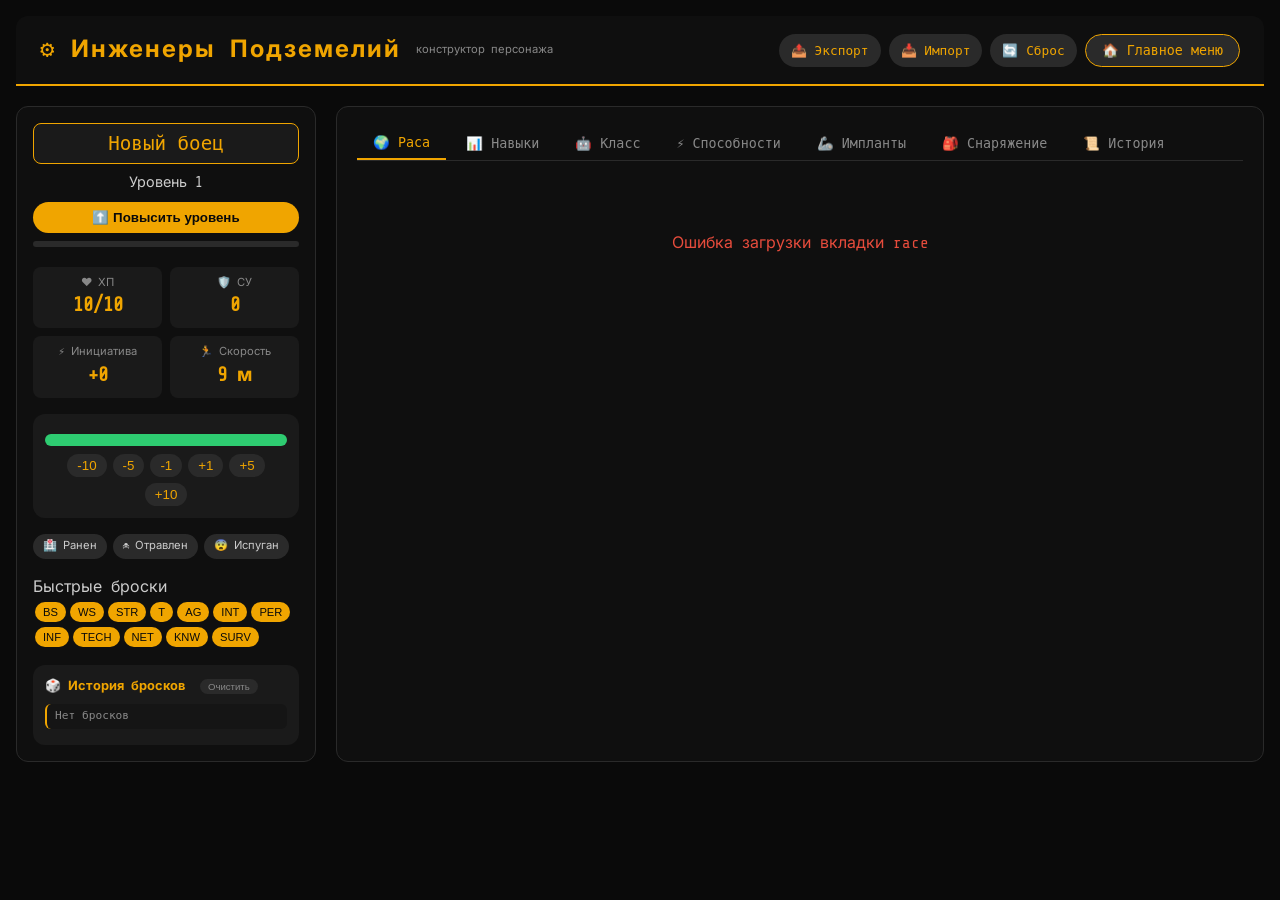
==== character.html @ 895bdf59 "Add files via upload" ====
<!DOCTYPE html>
<html lang="ru">
<head>
    <meta charset="UTF-8">
    <meta name="viewport" content="width=device-width, initial-scale=1.0, user-scalable=yes">
    <title>Инженеры Подземелий — Персонаж</title>
    <link href="https://fonts.googleapis.com/css2?family=Share+Tech+Mono&family=Inter:wght@400;500;600;700&display=swap" rel="stylesheet">
    <link rel="stylesheet" href="styles.css">
</head>
<body>
<div class="app-container" id="app">
    <div class="loading">
        ⚙️ Загрузка генератора персонажа...<br>
        <small style="color:#888;">Загрузка файлов...</small>
    </div>
</div>

<script>
    // ======================== ЗАГРУЗКА ДАННЫХ ========================
    const loadedData = {};
    const errors = [];
    
    const LEVEL_SKILL_POINTS = {1:0,2:1,3:1,4:2,5:1,6:1,7:2,8:1,9:1,10:1};
    const LEVEL_MAX_SKILL = {1:6,2:7,3:7,4:8,5:8,6:9,7:9,8:10,9:10,10:10};
    const LEVELS_WITH_SPEC = [3,6,9];
    
    async function loadJSON(url, name) {
        try {
            console.log(`📥 Загрузка: ${url}`);
            const response = await fetch(url);
            if (!response.ok) throw new Error(`HTTP ${response.status}`);
            const data = await response.json();
            loadedData[name] = data;
            console.log(`✅ Загружен: ${name}`);
            return true;
        } catch (e) {
            errors.push(`${name}: ${e.message}`);
            console.error(`❌ Ошибка: ${name}`, e);
            return false;
        }
    }
    
    async function init() {
        await Promise.all([
            loadJSON('data/races.json', 'races'),
            loadJSON('data/classes.json', 'classes'),
            loadJSON('data/weapons.json', 'weapons'),
            loadJSON('data/armor.json', 'armor'),
            loadJSON('data/backgrounds.json', 'backgrounds'),
            loadJSON('data/contacts.json', 'contacts'),
            loadJSON('data/equipment.json', 'equipment'),
            loadJSON('data/implants.json', 'implants')
        ]);
        
        if (errors.length > 0) {
            document.getElementById('app').innerHTML = `
                <div class="error-message">
                    <div style="font-size:1.2rem;">❌ Ошибка загрузки данных</div>
                    <div style="margin-top:20px;">${errors.map(e => `• ${e}`).join('<br>')}</div>
                    <button onclick="location.reload()" style="margin-top:20px; background:#f0a500; border:none; padding:8px 20px; border-radius:20px; cursor:pointer;">🔄 Повторить</button>
                </div>
            `;
            return;
        }
        
        window.RACES_DATA = loadedData.races.races || loadedData.races;
        window.CLASSES_DATA = loadedData.classes.classes || loadedData.classes;
        window.WEAPONS_DATA = loadedData.weapons.weapons || loadedData.weapons;
        window.ARMOR_DATA = loadedData.armor.armor || loadedData.armor;
        window.BACKGROUNDS_DATA = loadedData.backgrounds.backgrounds || loadedData.backgrounds;
        window.CONTACTS_DATA = loadedData.contacts.contacts || loadedData.contacts;
        
        const implantsJson = loadedData.implants;
        if (implantsJson && implantsJson.implants && implantsJson.implants.items) {
            window.IMPLANTS_DATA = implantsJson.implants.items;
            window.ALIENATION_STAGES = implantsJson.implants.alienation_stages;
        } else {
            window.IMPLANTS_DATA = implantsJson || [];
            window.ALIENATION_STAGES = [
                {"max": 15, "stage": "Человек", "effect": "Нет эффекта"},
                {"max": 30, "stage": "Модификант", "effect": "Помеха на INF"},
                {"max": 50, "stage": "Киборг", "effect": "Еда не насыщает"},
                {"max": 70, "stage": "Машина", "effect": "Помеха на PER"},
                {"max": 90, "stage": "Грань", "effect": "Нет снов"},
                {"max": 100, "stage": "Голем (NPC)", "effect": "Персонаж становится NPC"}
            ];
        }
        
        const eq = loadedData.equipment;
        window.CONSUMABLES_DATA = [
            ...(eq.consumables?.medical || []),
            ...(eq.consumables?.technical || []),
            ...(eq.consumables?.survival || []),
            ...(eq.consumables?.drugs || []),
            ...(eq.tools || []),
            ...(eq.grenades || [])
        ];
        
        console.log('✅ Все данные загружены!');
        
        // Загружаем вкладки и запускаем приложение
        await loadTabsAndStart();
    }
    
    // ======================== ПЕРЕМЕННЫЕ ========================
    let character = null;
    let activeTab = "race";
    let rollResult = null;
    let rollHistory = [];
    let tabRenderers = {};
    
    // ======================== ЗАГРУЗКА ВКЛАДОК ========================
    async function loadTabsAndStart() {
        const tabs = ['race', 'skills', 'class', 'abilities', 'implants', 'gear', 'history'];
        
        for (const tab of tabs) {
            try {
                const response = await fetch(`tabs/${tab}.js`);
                const scriptText = await response.text();
                // Создаём функцию из загруженного скрипта
                const scriptFunc = new Function('return ' + scriptText);
                const moduleExports = scriptFunc();
                // Если экспортирует функцию напрямую
                if (typeof moduleExports === 'function') {
                    tabRenderers[tab] = moduleExports;
                } else if (moduleExports && typeof moduleExports.default === 'function') {
                    tabRenderers[tab] = moduleExports.default;
                } else {
                    // Пробуем найти функцию рендера в глобальной области
                    const funcName = `render${tab.charAt(0).toUpperCase() + tab.slice(1)}Tab`;
                    if (window[funcName] && typeof window[funcName] === 'function') {
                        tabRenderers[tab] = window[funcName];
                    } else {
                        console.warn(`Функция рендера для ${tab} не найдена, выполняем скрипт`);
                        eval(scriptText);
                        if (window[funcName]) tabRenderers[tab] = window[funcName];
                    }
                }
                console.log(`✅ Загружена вкладка: ${tab}`);
            } catch(e) {
                console.error(`❌ Ошибка загрузки вкладки ${tab}:`, e);
                tabRenderers[tab] = () => `<div class="error-message">Ошибка загрузки вкладки ${tab}</div>`;
            }
        }
        
        startApp();
    }
    
    // ======================== ОСНОВНЫЕ ФУНКЦИИ ========================
    function getClassData() { return CLASSES_DATA.find(c => c.id === character.class); }
    
    function getRaceBonuses() {
        let bonuses = {};
        const race = RACES_DATA.find(r => r.id === character.race);
        if (!race) return bonuses;
        if (race.bonus_type === "fixed") Object.assign(bonuses, race.bonus_skills || {});
        if (race.bonus_type === "fixed_plus_choice") Object.assign(bonuses, race.bonus_skills || {});
        if (race.bonus_type === "fixed_plus_line") Object.assign(bonuses, race.bonus_skills || {});
        if (race.bonus_type === "any_three" && character.selectedSkills) {
            character.selectedSkills.forEach(s => { bonuses[s] = (bonuses[s] || 0) + 1; });
        }
        if ((race.bonus_type === "fixed_plus_choice" || race.bonus_type === "fixed_plus_line") && 
            character.selectedSkills && race.bonus_choice?.options) {
            character.selectedSkills.forEach(s => {
                if (race.bonus_choice.options.includes(s)) bonuses[s] = (bonuses[s] || 0) + 1;
            });
        }
        if (character.race === "mutant" && character.raceOrigin === "giant") bonuses.STR = (bonuses.STR || 0) + 2;
        if (character.race === "mutant" && character.raceOrigin === "night") bonuses.PER = (bonuses.PER || 0) + 1;
        if (character.race === "beastkin" && character.beastLine && race.lines) {
            const line = race.lines.find(l => l.id === character.beastLine);
            if (line && line.bonus_skills) Object.assign(bonuses, line.bonus_skills);
        }
        return bonuses;
    }
    
    function getTotalSkill(skill) {
        const bonuses = getRaceBonuses();
        return (character.baseSkills[skill] || 0) + (bonuses[skill] || 0);
    }
    
    function getMaxSkillForLevel() {
        let max = LEVEL_MAX_SKILL[character.level] || 6;
        if (character.race === 'human' && character.level === 1) max = 7;
        if (character.race === 'ai') max = Math.min(max, 4);
        return max;
    }
    
    function getRaceBonusTotal() {
        const race = RACES_DATA.find(r => r.id === character.race);
        if (!race) return 0;
        let total = 0;
        if (race.bonus_type === "fixed") {
            for (let v of Object.values(race.bonus_skills || {})) total += v;
        }
        if (race.bonus_type === "fixed_plus_choice") {
            for (let v of Object.values(race.bonus_skills || {})) total += v;
            if (race.bonus_choice) total += 1;
        }
        if (race.bonus_type === "fixed_plus_line") {
            for (let v of Object.values(race.bonus_skills || {})) total += v;
            if (character.beastLine) {
                const line = race.lines?.find(l => l.id === character.beastLine);
                if (line && line.bonus_skills) {
                    for (let v of Object.values(line.bonus_skills)) total += v;
                }
            }
        }
        if (race.bonus_type === "any_three") total += 3;
        return total;
    }
    
    function getRemainingPoints() {
        let total = 30 + getRaceBonusTotal();
        for (let lvl = 2; lvl <= character.level; lvl++) total += LEVEL_SKILL_POINTS[lvl] || 1;
        return total - character.spentPoints;
    }
    
    function calculateSU() {
        let base = getTotalSkill("T") >= 7 ? 2 : (getTotalSkill("T") >= 3 ? 1 : 0);
        const race = RACES_DATA.find(r => r.id === character.race);
        let raceSU = race?.su_racial || 0;
        if (character.raceOrigin === "hardened") raceSU += 1;
        if (character.beastLine === "heavy") raceSU += 1;
        let armorSU = 0;
        if (character.equippedArmor) {
            const armorItem = ARMOR_DATA.find(a => a.id === character.equippedArmor);
            if (armorItem) armorSU = armorItem.SU || 0;
        }
        let implantSU = character.implants.reduce((s, i) => s + (i.su_bonus || 0), 0);
        if (character.race === 'crystalkin') raceSU = Math.max(raceSU, 2);
        if (character.race === 'fused') {
            if (armorSU > 0) armorSU = 1;
            if (raceSU < 1) raceSU = 1;
        }
        return base + raceSU + armorSU + implantSU;
    }
    
    function calculateMaxHP() {
        const classData = getClassData();
        const tVal = getTotalSkill("T");
        let totalHP = 10 + (tVal * 2);
        for (let lvl = 1; lvl <= character.level; lvl++) {
            if (lvl === 1) totalHP += (classData?.hp_start_bonus || 0);
            else totalHP += 2 + (classData?.hp_per_level || 2);
        }
        return totalHP;
    }
    
    function calculateAlienation() {
        let total = character.implants.reduce((s, i) => s + (i.alienation || 0), 0);
        if (character.race === 'fused') total = Math.ceil(total / 2);
        if (character.race === 'golem' || character.race === 'ai') return 0;
        return Math.min(total, 100);
    }
    
    function getAlienationStage(alienation) {
        const stages = window.ALIENATION_STAGES;
        for (let i = 0; i < stages.length; i++) {
            if (alienation <= stages[i].max) return stages[i];
        }
        return stages[stages.length - 1];
    }
    
    function getAvailableAbilities() {
        const classData = CLASSES_DATA.find(c => c.id === character.class);
        if (!classData || !classData.abilities) return [];
        return classData.abilities.filter(ab => ab.level <= character.level);
    }
    
    function getAvailableSpecAbilities() {
        const classData = CLASSES_DATA.find(c => c.id === character.class);
        if (!classData || !classData.specializations) return [];
        const result = [];
        for (const spec of classData.specializations) {
            if (character.specializations.includes(spec.name) && spec.abilities) {
                for (const ab of spec.abilities) {
                    if (ab.level <= character.level) result.push({...ab, specName: spec.name});
                }
            }
        }
        return result;
    }
    
    function save() { localStorage.setItem("de_character", JSON.stringify(character)); }
    
    function load() { 
        const s = localStorage.getItem("de_character"); 
        if(s) { 
            try { 
                const loaded = JSON.parse(s);
                character = {...character, ...loaded};
                if (character.currentHP > character.maxHP) character.currentHP = character.maxHP;
            } catch(e) {} 
        } 
        render(); 
    }
    
    function canLevelUp() { return character.level < 10 && getRemainingPoints() >= 0; }
    
    // ======================== ГЛОБАЛЬНЫЕ ФУНКЦИИ ДЛЯ HTML ========================
    window.setTab = (t) => { activeTab = t; render(); };
    window.goToMainMenu = () => { window.location.href = 'index.html'; };
    
    window.addToHistory = (skill, roll, target, success) => {
        rollHistory.unshift({skill, roll, target, success, time: new Date().toLocaleTimeString()});
        if (rollHistory.length > 5) rollHistory.pop();
        render();
    };
    
    window.clearHistory = () => { rollHistory = []; render(); };
    window.modifyCurrency = (amount) => { character.currency = Math.max(0, character.currency + amount); save(); render(); };
    window.setCurrency = (value) => { character.currency = Math.max(0, parseInt(value) || 0); save(); render(); };
    
    window.toggleSkillSelection = (skill) => {
        const race = RACES_DATA.find(r => r.id === character.race);
        const maxSelections = (race?.bonus_type === "any_three") ? 3 : 1;
        if (character.selectedSkills.includes(skill)) {
            character.selectedSkills = character.selectedSkills.filter(s => s !== skill);
        } else if (character.selectedSkills.length < maxSelections) {
            character.selectedSkills.push(skill);
        } else {
            alert(`Максимум выбранных навыков: ${maxSelections}`);
            return;
        }
        render();
    };
    
    window.setRace = (r) => { 
        character.race = r; 
        character.raceOrigin = null; 
        character.beastLine = null; 
        character.selectedSkills = []; 
        character.baseSkills = {BS:0,WS:0,STR:0,T:0,AG:0,INT:0,PER:0,INF:0,TECH:0,NET:0,KNW:0,SURV:0}; 
        character.spentPoints = 0; 
        render(); 
    };
    
    window.setRaceOrigin = (o) => { character.raceOrigin = o; render(); };
    window.setBeastLine = (l) => { character.beastLine = l; render(); };
    window.setClass = (c) => { 
        character.class = c; 
        character.specializations = [];
        character.maxHP = calculateMaxHP(); 
        if (character.currentHP > character.maxHP) character.currentHP = character.maxHP;
        render(); 
    };
    window.updateName = (n) => { character.name = n; save(); render(); };
    window.modifyHP = (d) => { 
        character.currentHP = Math.min(Math.max(0, character.currentHP + d), character.maxHP); 
        save(); render(); 
    };
    window.toggleCondition = (c) => { 
        if(character.conditions.includes(c)) character.conditions = character.conditions.filter(x => x !== c);
        else character.conditions.push(c);
        save(); render(); 
    };
    
    window.updateSkill = (skill, value) => {
        const newVal = parseInt(value);
        const delta = newVal - (character.baseSkills[skill] || 0);
        const remaining = getRemainingPoints();
        const maxForLevel = getMaxSkillForLevel();
        if (remaining - delta >= 0 && newVal <= maxForLevel && newVal <= 10) {
            character.baseSkills[skill] = newVal;
            character.spentPoints += delta;
            character.maxHP = calculateMaxHP();
            save(); render();
        } else if (newVal > maxForLevel) {
            alert(`Максимум для ${character.level} уровня: ${maxForLevel}`);
        } else {
            alert(`Недостаточно очков! Осталось: ${remaining}`);
        }
    };
    
    window.quickRoll = (s) => { 
        const val = getTotalSkill(s); 
        const roll = Math.floor(Math.random() * 10) + 1; 
        const target = val>=9?2:val>=7?3:val>=5?4:val>=3?5:6; 
        const success = roll >= target; 
        rollResult = `${s}: ${roll} vs ${target} → ${success ? '✓' : '✗'}`; 
        window.addToHistory(s, roll, target, success);
        render(); 
        setTimeout(() => { rollResult = null; render(); }, 2000); 
    };
    
    window.levelUp = () => {
        if (character.level >= 10) { alert("Максимальный уровень (10)!"); return; }
        character.level++;
        character.maxHP = calculateMaxHP();
        character.currentHP = character.maxHP;
        character.levelHistory.unshift({level: character.level, action: `Повышение до ${character.level} уровня`, date: new Date().toLocaleString()});
        if (LEVELS_WITH_SPEC.includes(character.level) && getClassData()?.specializations) {
            const availableSpecs = getClassData().specializations.map(s => s.name);
            const newSpecs = availableSpecs.filter(s => !character.specializations.includes(s));
            if (newSpecs.length > 0) alert(`Вы достигли ${character.level} уровня! Вы можете выбрать специализацию: ${newSpecs.join(", ")}`);
        }
        const newAbilities = getClassData()?.abilities.filter(ab => ab.level === character.level) || [];
        if (newAbilities.length > 0) alert(`Новая способность: ${newAbilities.map(ab => ab.name).join(", ")}`);
        save(); render();
        alert(`Уровень повышен до ${character.level}!`);
    };
    
    window.addSpecialization = (specName) => {
        if (!character.specializations.includes(specName)) {
            character.specializations.push(specName);
            save(); render();
        }
    };
    
    window.addImplant = (implant) => {
        let slot = implant.slot;
        if (slot === "Рука") {
            const side = confirm("Установить в правую руку? (OK — правая, Отмена — левая)");
            slot = side ? "Рука правая" : "Рука левая";
        } else if (slot === "Нога") {
            const side = confirm("Установить в правую ногу? (OK — правая, Отмена — левая)");
            slot = side ? "Нога правая" : "Нога левая";
        }
        const SLOT_LIMITS = {Голова:2,Глаза:2,"Рука правая":1,"Рука левая":1,"Нога правая":1,"Нога левая":1,Торс:2,Экзотика:1};
        const current = character.implants.filter(i => i.equippedSlot === slot).length;
        const max = SLOT_LIMITS[slot] || 1;
        if (current >= max) { alert(`Слот ${slot} заполнен (макс. ${max})`); return false; }
        character.implants.push({...implant, equippedSlot: slot});
        save(); render();
        return true;
    };
    
    window.removeImplant = (index) => { character.implants.splice(index, 1); save(); render(); };
    window.addItem = (item, type) => { character.inventory.push({...item, type}); save(); render(); };
    window.equipArmor = (armorId) => { character.equippedArmor = armorId; save(); render(); };
    window.equipWeapon = (weaponId) => { character.equippedWeapon = weaponId; save(); render(); };
    window.removeItem = (index) => {
        const item = character.inventory[index];
        if (character.equippedArmor === item.id) character.equippedArmor = null;
        if (character.equippedWeapon === item.id) character.equippedWeapon = null;
        character.inventory.splice(index, 1);
        save(); render();
    };
    
    window.addCustomWeapon = () => {
        const name = prompt("Название оружия:"); if(!name) return;
        const damage = prompt("Урон:", "1d6");
        const S_vs_tech = parseInt(prompt("S против техники:", "0"));
        const price = parseInt(prompt("Цена:", "0")) || 0;
        window.addItem({id:"custom_weapon_"+Date.now(), name, damage, S_vs_tech, price, isCustom:true}, 'weapon');
    };
    
    window.addCustomArmor = () => {
        const name = prompt("Название брони:"); if(!name) return;
        const SU = parseInt(prompt("СУ:", "1"));
        const armorClass = prompt("Класс брони (П0-П4):", "П1");
        const price = parseInt(prompt("Цена:", "0")) || 0;
        window.addItem({id:"custom_armor_"+Date.now(), name, SU, class:armorClass, price, isCustom:true}, 'armor');
    };
    
    window.addCustomConsumable = () => {
        const name = prompt("Название расходника:"); if(!name) return;
        const effect = prompt("Эффект:");
        const price = parseInt(prompt("Цена:", "0")) || 0;
        window.addItem({id:"custom_consumable_"+Date.now(), name, effect, price, isCustom:true}, 'consumable');
    };
    
    window.addSelectedWeapon = () => { const sel = document.getElementById('weaponSelect'); if(sel && sel.value) { window.addItem(JSON.parse(sel.value), 'weapon'); sel.value = ""; } };
    window.addSelectedArmor = () => { const sel = document.getElementById('armorSelect'); if(sel && sel.value) { window.addItem(JSON.parse(sel.value), 'armor'); sel.value = ""; } };
    window.addSelectedConsumable = () => { const sel = document.getElementById('consumableSelect'); if(sel && sel.value) { window.addItem(JSON.parse(sel.value), 'consumable'); sel.value = ""; } };
    window.addImplantFromSelect = () => { const sel = document.getElementById('implantSelect'); if(sel && sel.value) { window.addImplant(JSON.parse(sel.value)); sel.value = ""; } };
    
    window.addCustomImplant = () => {
        const name = prompt("Название:"); if(!name) return;
        const slot = prompt("Слот:"); if(!slot) return;
        const alienation = parseInt(prompt("% отчуждения:", "5")) || 5;
        const price = parseInt(prompt("Цена:", "100")) || 100;
        window.addImplant({id:"custom_"+Date.now(), name, slot, alienation, price, su_bonus:0});
    };
    
    window.exportChar = () => { 
        const a = document.createElement('a'); 
        a.href = URL.createObjectURL(new Blob([JSON.stringify(character,null,2)], {type:"application/json"})); 
        a.download = `${character.name}.json`; 
        a.click(); 
    };
    
    window.importChar = () => { 
        const input = document.createElement('input'); 
        input.type = 'file'; 
        input.accept = 'application/json'; 
        input.onchange = (e) => { 
            const file = e.target.files[0]; 
            const reader = new FileReader(); 
            reader.onload = (ev) => { 
                try { 
                    character = JSON.parse(ev.target.result); 
                    save(); render(); 
                    alert("Импорт успешен!"); 
                } catch(e) { alert("Ошибка импорта"); } 
            }; 
            reader.readAsText(file); 
        }; 
        input.click(); 
    };
    
    window.resetChar = () => { 
        if(confirm("Сбросить персонажа?")) { 
            character = { 
                name: "Новый боец", level: 1,
                race: null, raceOrigin: null, beastLine: null, selectedSkills: [],
                class: null, specializations: [],
                baseSkills: {BS:0,WS:0,STR:0,T:0,AG:0,INT:0,PER:0,INF:0,TECH:0,NET:0,KNW:0,SURV:0},
                spentPoints: 0,
                currentHP: 10, maxHP: 10,
                equippedArmor: null, equippedWeapon: null,
                implants: [], inventory: [],
                background: null, contact: null, conditions: [], levelHistory: [],
                currency: 200
            }; 
            save(); render(); 
        } 
    };
    
    // ======================== РЕНДЕР ========================
    function render() {
        const app = document.getElementById("app");
        const hpPercent = (character.currentHP / character.maxHP) * 100;
        const su = calculateSU();
        const alienation = calculateAlienation();
        const alienStage = getAlienationStage(alienation);
        character.maxHP = calculateMaxHP();
        const remainingPoints = getRemainingPoints();
        const maxForLevel = getMaxSkillForLevel();
        const raceData = RACES_DATA.find(r => r.id === character.race);
        const equippedArmorData = character.equippedArmor ? ARMOR_DATA.find(a => a.id === character.equippedArmor) : null;
        
        const SKILLS_LIST = ["BS","WS","STR","T","AG","INT","PER","INF","TECH","NET","KNW","SURV"];
        const SKILL_NAMES = {BS:"Стрельба",WS:"Ближний бой",STR:"Сила",T:"Выносливость",AG:"Ловкость",INT:"Интеллект",PER:"Восприятие",INF:"Влияние",TECH:"Техника",NET:"Сеть",KNW:"Знания",SURV:"Выживание"};
        
        const SLOT_LIMITS = {Голова:2,Глаза:2,"Рука правая":1,"Рука левая":1,"Нога правая":1,"Нога левая":1,Торс:2,Экзотика:1};
        
        const implantsBySlot = {Голова:[],Глаза:[],"Рука правая":[],"Рука левая":[],"Нога правая":[],"Нога левая":[],Торс:[],Экзотика:[]};
        character.implants.forEach((imp, idx) => {
            const slot = imp.equippedSlot || imp.slot;
            if (implantsBySlot[slot]) implantsBySlot[slot].push({...imp, idx});
            else implantsBySlot["Экзотика"].push({...imp, idx});
        });
        
        // Вызов функций рендера из загруженных вкладок
        const racesHtml = tabRenderers.race ? tabRenderers.race(raceData, character, window.setRace, window.setRaceOrigin, window.setBeastLine, window.toggleSkillSelection, SKILLS_LIST, SKILL_NAMES) : '<div class="error-message">Ошибка загрузки вкладки race.js</div>';
        const skillsHtml = tabRenderers.skills ? tabRenderers.skills(character, SKILLS_LIST, SKILL_NAMES, getTotalSkill, getMaxSkillForLevel, getRemainingPoints) : '<div class="error-message">Ошибка загрузки вкладки skills.js</div>';
        const classesHtml = tabRenderers.class ? tabRenderers.class(character, CLASSES_DATA, window.setClass) : '<div class="error-message">Ошибка загрузки вкладки class.js</div>';
        const abilitiesHtml = tabRenderers.abilities ? tabRenderers.abilities(character, getAvailableAbilities, getAvailableSpecAbilities, window.addSpecialization) : '<div class="error-message">Ошибка загрузки вкладки abilities.js</div>';
        const implantsHtml = tabRenderers.implants ? tabRenderers.implants(character, IMPLANTS_DATA, implantsBySlot, SLOT_LIMITS, alienation, alienStage, window.addImplantFromSelect, window.addCustomImplant) : '<div class="error-message">Ошибка загрузки вкладки implants.js</div>';
        const gearHtml = tabRenderers.gear ? tabRenderers.gear(character, WEAPONS_DATA, ARMOR_DATA, CONSUMABLES_DATA, equippedArmorData, window.addSelectedWeapon, window.addSelectedArmor, window.addSelectedConsumable, window.addCustomWeapon, window.addCustomArmor, window.addCustomConsumable, window.modifyCurrency, window.setCurrency) : '<div class="error-message">Ошибка загрузки вкладки gear.js</div>';
        const historyHtml = tabRenderers.history ? tabRenderers.history(character) : '<div class="error-message">Ошибка загрузки вкладки history.js</div>';
        
        // История бросков
        let historyRollsHtml = `<div class="roll-history"><h4>🎲 История бросков <button class="clear-history-btn" onclick="clearHistory()">Очистить</button></h4><div class="history-list-rolls">`;
        if (rollHistory.length === 0) historyRollsHtml += `<div class="history-roll-item" style="color:#888;">Нет бросков</div>`;
        else {
            rollHistory.forEach(h => {
                historyRollsHtml += `<div class="history-roll-item ${h.success ? 'history-roll-success' : 'history-roll-fail'}">
                    ${h.time} — ${h.skill}: ${h.roll} vs ${h.target} → ${h.success ? '✓ УСПЕХ' : '✗ ПРОВАЛ'}
                </div>`;
            });
        }
        historyRollsHtml += `</div></div>`;
        
        const html = `
            <div class="header">
                <div class="logo" onclick="goToMainMenu()">
                    <h1>⚙️ Инженеры Подземелий</h1>
                    <p>конструктор персонажа</p>
                </div>
                <div class="action-buttons">
                    <button class="action-btn" onclick="exportChar()">📤 Экспорт</button>
                    <button class="action-btn" onclick="importChar()">📥 Импорт</button>
                    <button class="action-btn" onclick="resetChar()">🔄 Сброс</button>
                    <button class="back-menu-btn" onclick="goToMainMenu()">🏠 Главное меню</button>
                </div>
            </div>
            <div class="main-layout">
                <div class="sidebar">
                    <div class="char-card">
                        <input class="char-name-input" value="${character.name}" onchange="updateName(this.value)">
                        <div class="char-level">Уровень ${character.level}</div>
                        <button class="level-up-btn" onclick="levelUp()" ${!canLevelUp() && character.level < 10 ? 'style="opacity:0.5;"' : ''}>⬆️ Повысить уровень</button>
                        <div class="level-progress"><div class="level-progress-fill" style="width:${(character.level-1)*10}%"></div></div>
                    </div>
                    <div class="stat-grid">
                        <div class="stat-item"><div class="stat-label">❤️ ХП</div><div class="stat-value">${character.currentHP}/${character.maxHP}</div></div>
                        <div class="stat-item"><div class="stat-label">🛡️ СУ</div><div class="stat-value">${su}</div></div>
                        <div class="stat-item"><div class="stat-label">⚡ Инициатива</div><div class="stat-value">+${getTotalSkill("AG")}</div></div>
                        <div class="stat-item"><div class="stat-label">🏃 Скорость</div><div class="stat-value">9 м</div></div>
                    </div>
                    <div class="hp-manager">
                        <div class="hp-bar"><div class="hp-fill ${hpPercent>50?'green':hpPercent>25?'yellow':'red'}" style="width:${hpPercent}%"></div></div>
                        <div class="hp-controls">
                            <button class="hp-btn" onclick="modifyHP(-10)">-10</button><button class="hp-btn" onclick="modifyHP(-5)">-5</button>
                            <button class="hp-btn" onclick="modifyHP(-1)">-1</button><button class="hp-btn" onclick="modifyHP(1)">+1</button>
                            <button class="hp-btn" onclick="modifyHP(5)">+5</button><button class="hp-btn" onclick="modifyHP(10)">+10</button>
                        </div>
                    </div>
                    <div class="conditions">
                        <div class="condition-badge ${character.conditions.includes('Ранен')?'active':''}" onclick="toggleCondition('Ранен')">🏥 Ранен</div>
                        <div class="condition-badge ${character.conditions.includes('Отравлен')?'active':''}" onclick="toggleCondition('Отравлен')">☠️ Отравлен</div>
                        <div class="condition-badge ${character.conditions.includes('Испуган')?'active':''}" onclick="toggleCondition('Испуган')">😨 Испуган</div>
                    </div>
                    <div class="quick-rolls">
                        <div>Быстрые броски</div>
                        ${SKILLS_LIST.map(s => `<button class="roll-btn" onclick="quickRoll('${s}')">${s}</button>`).join('')}
                    </div>
                    ${rollResult ? `<div class="roll-result">${rollResult}</div>` : ''}
                    ${historyRollsHtml}
                </div>
                <div class="content">
                    <div class="tabs">
                        <button class="tab-btn ${activeTab==='race'?'active':''}" onclick="setTab('race')">🌍 Раса</button>
                        <button class="tab-btn ${activeTab==='skills'?'active':''}" onclick="setTab('skills')">📊 Навыки</button>
                        <button class="tab-btn ${activeTab==='class'?'active':''}" onclick="setTab('class')">🤖 Класс</button>
                        <button class="tab-btn ${activeTab==='abilities'?'active':''}" onclick="setTab('abilities')">⚡ Способности</button>
                        <button class="tab-btn ${activeTab==='implants'?'active':''}" onclick="setTab('implants')">🦾 Импланты</button>
                        <button class="tab-btn ${activeTab==='gear'?'active':''}" onclick="setTab('gear')">🎒 Снаряжение</button>
                        <button class="tab-btn ${activeTab==='history'?'active':''}" onclick="setTab('history')">📜 История</button>
                    </div>
                    <div id="tab-race" class="tab-content ${activeTab==='race'?'active':''}">${racesHtml}</div>
                    <div id="tab-skills" class="tab-content ${activeTab==='skills'?'active':''}">${skillsHtml}</div>
                    <div id="tab-class" class="tab-content ${activeTab==='class'?'active':''}">${classesHtml}</div>
                    <div id="tab-abilities" class="tab-content ${activeTab==='abilities'?'active':''}">${abilitiesHtml}</div>
                    <div id="tab-implants" class="tab-content ${activeTab==='implants'?'active':''}">${implantsHtml}</div>
                    <div id="tab-gear" class="tab-content ${activeTab==='gear'?'active':''}">${gearHtml}</div>
                    <div id="tab-history" class="tab-content ${activeTab==='history'?'active':''}">${historyHtml}</div>
                </div>
            </div>
        `;
        app.innerHTML = html;
    }
    
    function startApp() {
        character = {
            name: "Новый боец", level: 1,
            race: null, raceOrigin: null, beastLine: null, selectedSkills: [],
            class: null, specializations: [],
            baseSkills: {BS:0,WS:0,STR:0,T:0,AG:0,INT:0,PER:0,INF:0,TECH:0,NET:0,KNW:0,SURV:0},
            spentPoints: 0,
            currentHP: 10, maxHP: 10,
            equippedArmor: null, equippedWeapon: null,
            implants: [], inventory: [],
            background: null, contact: null, conditions: [], levelHistory: [],
            currency: 200
        };
        
        character.maxHP = calculateMaxHP();
        character.currentHP = character.maxHP;
        load();
    }
    
    init();
</script>
</body>
</html>
---- styles.css ----
* {
    margin: 0;
    padding: 0;
    box-sizing: border-box;
}

body {
    background-color: #0a0a0a;
    font-family: 'Share Tech Mono', 'Inter', monospace;
    color: #ccc;
    padding: 16px;
    line-height: 1.5;
}

/* Анимации */
@keyframes pageSlideIn {
    from { opacity: 0; transform: translateX(30px); }
    to { opacity: 1; transform: translateX(0); }
}

@keyframes buttonPress {
    0% { transform: scale(1); }
    50% { transform: scale(0.96); }
    100% { transform: scale(1); }
}

@keyframes fadeIn {
    from { opacity: 0; }
    to { opacity: 1; }
}

@keyframes loadingPulse {
    0%, 100% { opacity: 1; }
    50% { opacity: 0.5; }
}

.app-container {
    max-width: 1400px;
    margin: 0 auto;
    animation: pageSlideIn 0.4s ease-out;
}

/* Стилизация скроллбара */
::-webkit-scrollbar { width: 8px; }
::-webkit-scrollbar-track { background: #1a1a1a; }
::-webkit-scrollbar-thumb { background: #f0a500; border-radius: 4px; }

/* Шапка */
.header {
    background: #0f0f0f;
    padding: 16px 24px;
    border-bottom: 2px solid #f0a500;
    display: flex;
    flex-wrap: wrap;
    justify-content: space-between;
    align-items: center;
    gap: 12px;
    margin-bottom: 20px;
    border-radius: 12px 12px 0 0;
}

.logo {
    display: flex;
    align-items: center;
    gap: 15px;
    cursor: pointer;
}

.logo:hover { opacity: 0.8; }

.logo h1 { color: #f0a500; font-size: 1.5rem; letter-spacing: 2px; }
.logo p { font-size: 0.7rem; color: #888; }

.back-menu-btn {
    background: #2a2a2a;
    border: 1px solid #f0a500;
    color: #f0a500;
    padding: 8px 16px;
    border-radius: 30px;
    cursor: pointer;
    font-family: monospace;
}

.back-menu-btn:hover { background: #f0a500; color: #0a0a0a; }
.back-menu-btn:active { animation: buttonPress 0.15s ease-out; }

.action-buttons { display: flex; gap: 8px; flex-wrap: wrap; }

.action-btn {
    background: #2a2a2a;
    border: none;
    color: #f0a500;
    padding: 6px 12px;
    border-radius: 20px;
    cursor: pointer;
    font-size: 0.8rem;
    font-family: monospace;
}

.action-btn:hover { background: #3a3a3a; }
.action-btn:active { animation: buttonPress 0.15s ease-out; }

/* Layout */
.main-layout { display: flex; gap: 20px; flex-wrap: wrap; }

.sidebar {
    width: 300px;
    background: #0f0f0f;
    border-radius: 12px;
    padding: 16px;
    border: 1px solid #2a2a2a;
}

.content {
    flex: 1;
    min-width: 300px;
    background: #0f0f0f;
    border-radius: 12px;
    padding: 20px;
    border: 1px solid #2a2a2a;
}

/* Карточка персонажа */
.char-card { text-align: center; margin-bottom: 20px; }

.char-name-input {
    background: #1a1a1a;
    border: 1px solid #f0a500;
    color: #f0a500;
    padding: 8px 12px;
    font-size: 1.2rem;
    text-align: center;
    border-radius: 8px;
    width: 100%;
    font-family: monospace;
}

.char-name-input:focus { outline: none; border-color: #ffb820; }

.char-level { margin-top: 8px; font-size: 0.9rem; }

.level-up-btn {
    background: #f0a500;
    color: #0a0a0a;
    border: none;
    padding: 8px 16px;
    border-radius: 20px;
    cursor: pointer;
    margin-top: 8px;
    font-weight: bold;
    width: 100%;
}

.level-up-btn:hover { background: #ffb820; }
.level-up-btn:active { animation: buttonPress 0.15s ease-out; }

.level-progress {
    background: #2a2a2a;
    border-radius: 10px;
    height: 6px;
    margin-top: 8px;
    overflow: hidden;
}

.level-progress-fill {
    background: #f0a500;
    height: 100%;
    width: 0%;
}

/* Статы */
.stat-grid {
    display: grid;
    grid-template-columns: 1fr 1fr;
    gap: 8px;
    margin: 16px 0;
}

.stat-item {
    background: #1a1a1a;
    padding: 8px;
    border-radius: 8px;
    text-align: center;
}

.stat-item:hover { background: #222; }

.stat-label { font-size: 0.7rem; color: #888; }
.stat-value { font-size: 1.2rem; font-weight: bold; color: #f0a500; }

/* HP менеджер */
.hp-manager {
    background: #1a1a1a;
    border-radius: 12px;
    padding: 12px;
    margin: 16px 0;
}

.hp-bar {
    background: #2a2a2a;
    height: 12px;
    border-radius: 6px;
    overflow: hidden;
    margin: 8px 0;
}

.hp-fill { height: 100%; }
.hp-fill.green { background: #2ecc71; }
.hp-fill.yellow { background: #f39c12; }
.hp-fill.red { background: #e74c3c; }

.hp-controls {
    display: flex;
    gap: 6px;
    flex-wrap: wrap;
    margin-top: 8px;
    justify-content: center;
}

.hp-btn {
    background: #2a2a2a;
    border: none;
    color: #f0a500;
    padding: 4px 10px;
    border-radius: 15px;
    cursor: pointer;
}

.hp-btn:hover { background: #3a3a3a; }
.hp-btn:active { animation: buttonPress 0.15s ease-out; }

/* Отчуждение */
.alienation-container { margin: 12px 0; }
.alienation-bar {
    background: #2a2a2a;
    height: 10px;
    border-radius: 5px;
    overflow: hidden;
}
.alienation-fill { height: 100%; }
.alienation-stage { font-size: 0.8rem; margin-top: 4px; }

/* Состояния */
.conditions {
    display: flex;
    flex-wrap: wrap;
    gap: 6px;
    margin: 12px 0;
}

.condition-badge {
    background: #2a2a2a;
    padding: 4px 10px;
    border-radius: 15px;
    font-size: 0.7rem;
    cursor: pointer;
}

.condition-badge.active { background: #e74c3c; color: white; }
.condition-badge:hover { background: #3a3a3a; }

/* Быстрые броски */
.quick-rolls { margin-top: 16px; }
.roll-btn {
    background: #f0a500;
    color: #0a0a0a;
    border: none;
    padding: 4px 8px;
    border-radius: 12px;
    cursor: pointer;
    margin: 2px;
    font-size: 0.7rem;
}
.roll-btn:hover { background: #ffb820; }
.roll-btn:active { animation: buttonPress 0.15s ease-out; }

.roll-result {
    margin-top: 10px;
    background: #2a2a2a;
    padding: 8px;
    border-radius: 8px;
    text-align: center;
    animation: fadeIn 0.2s ease;
}

/* История бросков */
.roll-history {
    margin-top: 16px;
    background: #1a1a1a;
    border-radius: 12px;
    padding: 12px;
}

.roll-history h4 {
    color: #f0a500;
    font-size: 0.8rem;
    margin-bottom: 8px;
}

.history-list-rolls {
    max-height: 150px;
    overflow-y: auto;
}

.history-roll-item {
    background: #151515;
    padding: 4px 8px;
    border-radius: 6px;
    margin-bottom: 4px;
    font-size: 0.7rem;
    font-family: monospace;
    border-left: 2px solid #f0a500;
}

.history-roll-success { color: #2ecc71; }
.history-roll-fail { color: #e74c3c; }

.clear-history-btn {
    background: #2a2a2a;
    border: none;
    color: #888;
    font-size: 0.6rem;
    padding: 2px 8px;
    border-radius: 10px;
    cursor: pointer;
    margin-left: 8px;
}

.clear-history-btn:hover { background: #3a3a3a; color: #f0a500; }
.clear-history-btn:active { animation: buttonPress 0.15s ease-out; }

/* Валюта */
.currency-panel {
    background: #1a1a1a;
    border-radius: 12px;
    padding: 12px;
    margin-bottom: 16px;
}

.currency-header {
    display: flex;
    justify-content: space-between;
    align-items: center;
    margin-bottom: 8px;
}

.currency-header h4 { color: #f0a500; font-size: 0.8rem; }
.currency-value { font-size: 1.2rem; font-weight: bold; color: #f0a500; }

.currency-input {
    display: flex;
    gap: 8px;
    margin-top: 8px;
}

.currency-input input {
    flex: 1;
    background: #2a2a2a;
    border: 1px solid #f0a500;
    color: #ccc;
    padding: 6px 10px;
    border-radius: 8px;
    font-family: monospace;
}

.currency-buttons {
    display: flex;
    gap: 4px;
    margin-top: 8px;
    flex-wrap: wrap;
}

.currency-btn {
    background: #2a2a2a;
    border: none;
    color: #f0a500;
    padding: 4px 8px;
    border-radius: 15px;
    cursor: pointer;
    font-size: 0.7rem;
}

.currency-btn:hover { background: #3a3a3a; }
.currency-btn:active { animation: buttonPress 0.15s ease-out; }

/* Табы */
.tabs {
    display: flex;
    gap: 4px;
    border-bottom: 1px solid #2a2a2a;
    margin-bottom: 20px;
    flex-wrap: wrap;
}

.tab-btn {
    background: none;
    border: none;
    color: #888;
    padding: 8px 16px;
    cursor: pointer;
    font-family: monospace;
}

.tab-btn.active { color: #f0a500; border-bottom: 2px solid #f0a500; }
.tab-btn:hover { color: #f0a500; }

.tab-content { display: none; }
.tab-content.active { display: block; animation: fadeIn 0.2s ease; }

/* Навыки */
.skills-grid {
    display: grid;
    gap: 8px;
    max-height: 500px;
    overflow-y: auto;
}

.skill-row {
    display: flex;
    align-items: center;
    gap: 10px;
    flex-wrap: wrap;
    background: #151515;
    padding: 8px 12px;
    border-radius: 8px;
}

.skill-row:hover { background: #1a1a1a; }

.skill-name { width: 100px; font-weight: bold; }
.skill-slider { flex: 1; min-width: 150px; }

input[type="range"] {
    width: 100%;
    background: #2a2a2a;
    height: 4px;
    border-radius: 2px;
    -webkit-appearance: none;
}

input[type="range"]:focus { outline: none; }

input[type="range"]::-webkit-slider-thumb {
    -webkit-appearance: none;
    width: 14px;
    height: 14px;
    background: #f0a500;
    border-radius: 50%;
    cursor: pointer;
}

.skill-value {
    width: 35px;
    text-align: center;
    background: #2a2a2a;
    border-radius: 12px;
    padding: 4px;
}

.skill-target {
    width: 55px;
    text-align: center;
    background: #1a1a1a;
    border-radius: 12px;
    padding: 4px;
    font-size: 0.8rem;
}

.skill-base { font-size: 0.7rem; color: #888; margin-left: 5px; }
.skill-max-warning { color: #e74c3c; font-size: 0.7rem; }
.points-left {
    background: #2a2a2a;
    padding: 8px 16px;
    border-radius: 20px;
    display: inline-block;
    margin-bottom: 16px;
}

/* Карточки классов */
.class-card {
    background: #151515;
    padding: 12px;
    border-radius: 8px;
    margin-bottom: 10px;
    border-left: 3px solid #f0a500;
    cursor: pointer;
}

.class-card:hover { background: #1a1a1a; }
.class-card.selected { background: #2a1f0f; }
.class-card h4 { color: #f0a500; margin-bottom: 6px; }

/* Способности */
.ability-card {
    background: #151515;
    padding: 12px;
    border-radius: 8px;
    margin-bottom: 8px;
    border-left: 3px solid #f0a500;
}

.ability-card:hover { background: #1a1a1a; }
.ability-card.locked { opacity: 0.5; border-left-color: #555; }
.ability-card h5 { color: #f0a500; margin-bottom: 4px; }

.ability-new {
    background: linear-gradient(90deg, #2a1f0f, #151515);
    border-left: 3px solid #2ecc71;
}

.grid-2 { display: grid; grid-template-columns: repeat(auto-fill, minmax(250px, 1fr)); gap: 12px; }

/* Импланты */
.human-body { display: flex; justify-content: center; margin-bottom: 24px; }
.body-svg { width: 200px; cursor: pointer; }
.body-slot {
    fill: #2a2a2a;
    stroke: #f0a500;
    stroke-width: 2;
}
.body-slot:hover { fill: #3a3a3a; }
.body-slot.has-implant { fill: #f0a50020; stroke: #f0a500; }

.body-parts {
    display: grid;
    grid-template-columns: repeat(3, 1fr);
    gap: 16px;
    margin-bottom: 24px;
}

.body-part {
    background: #1a1a1a;
    border-radius: 12px;
    padding: 12px;
    text-align: center;
    border: 1px solid #2a2a2a;
}

.body-part:hover { border-color: #f0a500; }
.body-part h4 { color: #f0a500; margin-bottom: 8px; font-size: 0.9rem; }
.slot-limit { font-size: 0.7rem; color: #888; margin-bottom: 8px; }
.implants-in-slot { min-height: 60px; margin-top: 8px; }

.implant-badge {
    background: #2a2a2a;
    padding: 4px 8px;
    border-radius: 8px;
    margin: 4px 0;
    font-size: 0.7rem;
    display: flex;
    justify-content: space-between;
    align-items: center;
}

.remove-imp {
    background: none;
    border: none;
    color: #e74c3c;
    cursor: pointer;
    margin-left: 8px;
}

.remove-imp:hover { opacity: 0.7; }

/* Инвентарь */
.inventory-list {
    max-height: 400px;
    overflow-y: auto;
    margin-bottom: 16px;
}

.inv-item {
    background: #151515;
    padding: 8px 12px;
    border-radius: 8px;
    margin-bottom: 6px;
    display: flex;
    justify-content: space-between;
    align-items: center;
    flex-wrap: wrap;
}

.inv-item:hover { background: #1a1a1a; }
.inv-item-info { flex: 1; }
.inv-item-name { font-weight: bold; color: #f0a500; }
.inv-item-stats { font-size: 0.7rem; color: #888; margin-top: 4px; }

.remove-item {
    background: none;
    border: none;
    color: #e74c3c;
    cursor: pointer;
    font-size: 1.2rem;
    padding: 0 8px;
}

.remove-item:hover { opacity: 0.7; }

.equipped-badge {
    background: #f0a500;
    color: #0a0a0a;
    font-size: 0.6rem;
    padding: 2px 6px;
    border-radius: 10px;
    margin-left: 8px;
    cursor: pointer;
    border: none;
}

.equipped-badge:hover { background: #ffb820; }
.equipped-badge:active { animation: buttonPress 0.15s ease-out; }

/* Специализации */
.spec-badge {
    background: #2a2a2a;
    color: #f0a500;
    font-size: 0.7rem;
    padding: 2px 8px;
    border-radius: 15px;
    margin: 4px;
    cursor: pointer;
    border: 1px solid #f0a500;
}

.spec-badge:hover { background: #3a3a3a; }
.spec-badge.active { background: #f0a500; color: #0a0a0a; }
.spec-badge:active { animation: buttonPress 0.15s ease-out; }

/* Селекты */
select {
    width: 100%;
    padding: 8px;
    background: #1a1a1a;
    border: 1px solid #f0a500;
    color: #ccc;
    border-radius: 8px;
    margin-bottom: 8px;
    cursor: pointer;
    font-family: monospace;
}

select:hover { border-color: #ffb820; }

.btn-primary {
    background: #f0a500;
    color: #0a0a0a;
    border: none;
    padding: 8px 16px;
    border-radius: 20px;
    cursor: pointer;
    font-weight: bold;
}

.btn-primary:hover { background: #ffb820; }
.btn-primary:active { animation: buttonPress 0.15s ease-out; }

.btn-secondary {
    background: #2a2a2a;
    color: #f0a500;
    border: 1px solid #f0a500;
    padding: 6px 12px;
    border-radius: 20px;
    cursor: pointer;
    margin-right: 8px;
}

.btn-secondary:hover { background: #3a3a3a; }
.btn-secondary:active { animation: buttonPress 0.15s ease-out; }

/* Кастомные предметы */
.custom-item-panel {
    margin-top: 16px;
    padding-top: 16px;
    border-top: 1px solid #2a2a2a;
}

.custom-buttons {
    display: flex;
    gap: 8px;
    flex-wrap: wrap;
    margin-top: 8px;
}

.custom-weapon-btn {
    background: #2a2a2a;
    border: 1px solid #e74c3c;
    color: #e74c3c;
}
.custom-weapon-btn:hover { background: #e74c3c; color: #0a0a0a; }

.custom-armor-btn {
    background: #2a2a2a;
    border: 1px solid #3498db;
    color: #3498db;
}
.custom-armor-btn:hover { background: #3498db; color: #0a0a0a; }

.custom-consumable-btn {
    background: #2a2a2a;
    border: 1px solid #2ecc71;
    color: #2ecc71;
}
.custom-consumable-btn:hover { background: #2ecc71; color: #0a0a0a; }

/* История прокачки */
.history-list { max-height: 500px; overflow-y: auto; }
.history-item {
    background: #151515;
    padding: 10px;
    border-radius: 8px;
    margin-bottom: 8px;
    border-left: 3px solid #f0a500;
}
.history-item:hover { background: #1a1a1a; }

/* Редкость */
.rarity-common { color: #aaa; }
.rarity-uncommon { color: #2ecc71; }
.rarity-rare { color: #3498db; }
.rarity-legendary { color: #f39c12; }

.loading {
    text-align: center;
    padding: 50px;
    color: #f0a500;
    animation: loadingPulse 1.5s infinite;
}

.error-message { text-align: center; padding: 50px; color: #e74c3c; }

@media (max-width: 768px) {
    body { padding: 8px; }
    .sidebar { width: 100%; }
    .skill-row { flex-direction: column; align-items: stretch; }
    .skill-name { width: auto; }
    .body-parts { grid-template-columns: repeat(2, 1fr); }
    .custom-buttons { flex-direction: column; }
    .custom-buttons .btn-secondary { margin-right: 0; }
}
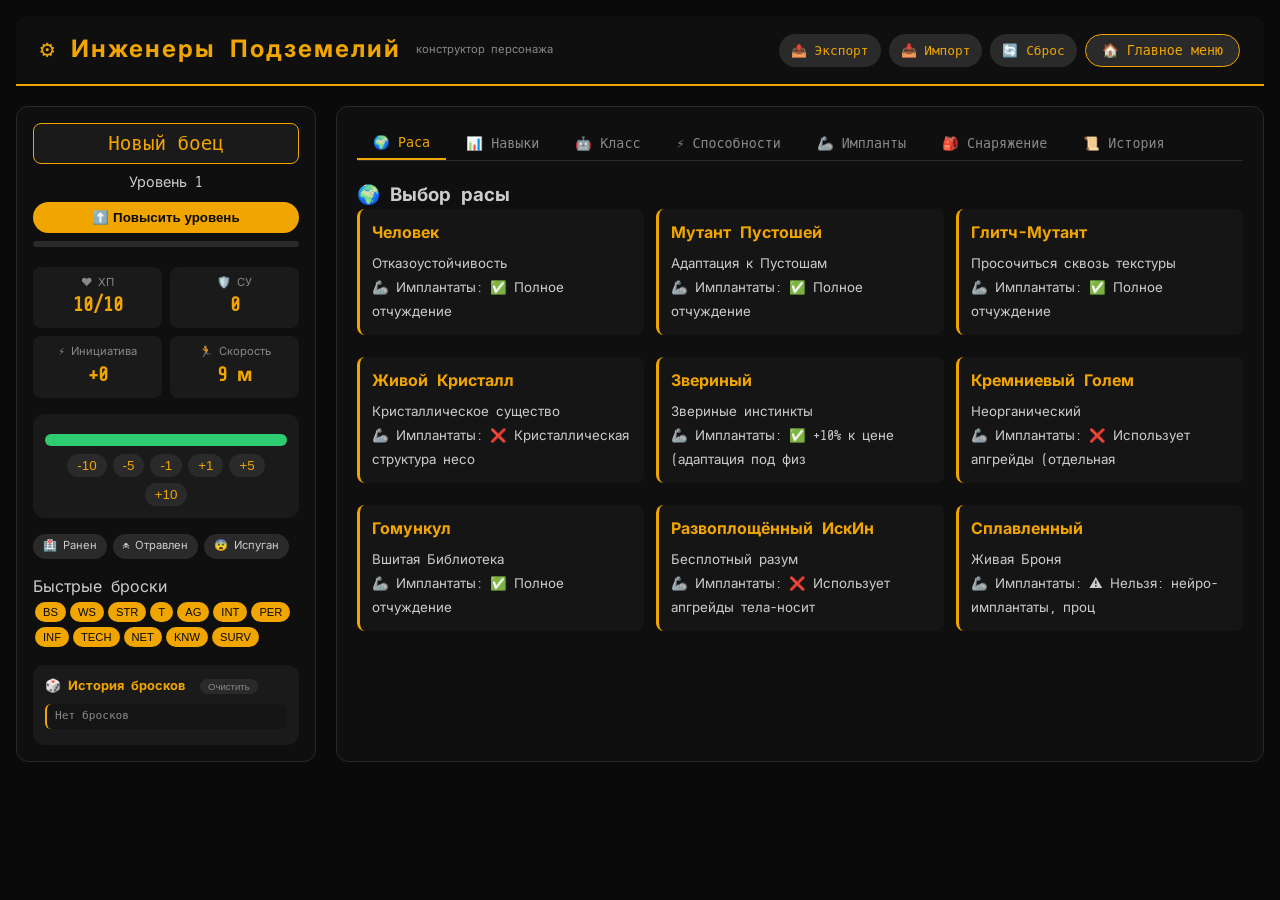
==== commit da2a4391: "Add files via upload" ====
--- a/character.html
+++ b/character.html
@@ -24,6 +24,22 @@
     const LEVEL_MAX_SKILL = {1:6,2:7,3:7,4:8,5:8,6:9,7:9,8:10,9:10,10:10};
     const LEVELS_WITH_SPEC = [3,6,9];
     
+    // ======================== ПРАВИЛА ИМПЛАНТАТОВ ПО РАСАМ ========================
+    const IMPLANT_RULES = {
+        human: { allowed: true, alienation_multiplier: 1, price_multiplier: 1, note: "Полное отчуждение" },
+        mutant: { allowed: true, alienation_multiplier: 1, price_multiplier: 1, note: "Полное отчуждение" },
+        glitch_mutant: { allowed: true, alienation_multiplier: 1, price_multiplier: 1, note: "Полное отчуждение" },
+        crystalkin: { allowed: false, alienation_multiplier: 0, price_multiplier: 0, note: "Кристаллическая структура несовместима" },
+        beastkin: { allowed: true, alienation_multiplier: 1, price_multiplier: 1.1, note: "+10% к цене (адаптация под физиологию)" },
+        golem: { allowed: false, alienation_multiplier: 0, price_multiplier: 0, note: "Использует апгрейды (отдельная система)" },
+        homunculus: { allowed: true, alienation_multiplier: 1, price_multiplier: 1, note: "Полное отчуждение" },
+        ai: { allowed: false, alienation_multiplier: 0, price_multiplier: 0, note: "Использует апгрейды тела-носителя" },
+        fused: { allowed: true, alienation_multiplier: 0.5, price_multiplier: 1, note: "Нельзя: нейро-имплантаты, процессоры. Можно: подкожная броня, фильтры, конечности" }
+    };
+    
+    // Запрещённые слоты для Сплавленных
+    const FUSED_FORBIDDEN_SLOTS = ["Голова"];
+    
     async function loadJSON(url, name) {
         try {
             console.log(`📥 Загрузка: ${url}`);
@@ -58,6 +74,7 @@
                     <div style="font-size:1.2rem;">❌ Ошибка загрузки данных</div>
                     <div style="margin-top:20px;">${errors.map(e => `• ${e}`).join('<br>')}</div>
                     <button onclick="location.reload()" style="margin-top:20px; background:#f0a500; border:none; padding:8px 20px; border-radius:20px; cursor:pointer;">🔄 Повторить</button>
+                    <button onclick="location.href='index.html'" style="margin-top:20px; margin-left:10px; background:#2a2a2a; border:1px solid #f0a500; color:#f0a500; padding:8px 20px; border-radius:20px; cursor:pointer;">🏠 Главное меню</button>
                 </div>
             `;
             return;
@@ -97,56 +114,59 @@
         ];
         
         console.log('✅ Все данные загружены!');
-        
-        // Загружаем вкладки и запускаем приложение
-        await loadTabsAndStart();
-    }
-    
-    // ======================== ПЕРЕМЕННЫЕ ========================
+        startApp();
+    }
+    
+    // ======================== ОСНОВНЫЕ ПЕРЕМЕННЫЕ ========================
     let character = null;
     let activeTab = "race";
     let rollResult = null;
     let rollHistory = [];
-    let tabRenderers = {};
-    
-    // ======================== ЗАГРУЗКА ВКЛАДОК ========================
-    async function loadTabsAndStart() {
-        const tabs = ['race', 'skills', 'class', 'abilities', 'implants', 'gear', 'history'];
-        
-        for (const tab of tabs) {
-            try {
-                const response = await fetch(`tabs/${tab}.js`);
-                const scriptText = await response.text();
-                // Создаём функцию из загруженного скрипта
-                const scriptFunc = new Function('return ' + scriptText);
-                const moduleExports = scriptFunc();
-                // Если экспортирует функцию напрямую
-                if (typeof moduleExports === 'function') {
-                    tabRenderers[tab] = moduleExports;
-                } else if (moduleExports && typeof moduleExports.default === 'function') {
-                    tabRenderers[tab] = moduleExports.default;
-                } else {
-                    // Пробуем найти функцию рендера в глобальной области
-                    const funcName = `render${tab.charAt(0).toUpperCase() + tab.slice(1)}Tab`;
-                    if (window[funcName] && typeof window[funcName] === 'function') {
-                        tabRenderers[tab] = window[funcName];
-                    } else {
-                        console.warn(`Функция рендера для ${tab} не найдена, выполняем скрипт`);
-                        eval(scriptText);
-                        if (window[funcName]) tabRenderers[tab] = window[funcName];
-                    }
-                }
-                console.log(`✅ Загружена вкладка: ${tab}`);
-            } catch(e) {
-                console.error(`❌ Ошибка загрузки вкладки ${tab}:`, e);
-                tabRenderers[tab] = () => `<div class="error-message">Ошибка загрузки вкладки ${tab}</div>`;
+    
+    // ======================== ФУНКЦИИ ДЛЯ ПРОВЕРКИ ИМПЛАНТОВ ========================
+    function canUseImplants() {
+        const rules = IMPLANT_RULES[character.race];
+        return rules ? rules.allowed : true;
+    }
+    
+    function getImplantPriceMultiplier() {
+        const rules = IMPLANT_RULES[character.race];
+        return rules ? rules.price_multiplier : 1;
+    }
+    
+    function getImplantAlienationMultiplier() {
+        const rules = IMPLANT_RULES[character.race];
+        return rules ? rules.alienation_multiplier : 1;
+    }
+    
+    function isImplantAllowedForRace(implant) {
+        if (!canUseImplants()) return false;
+        
+        // Сплавленные: запрещены нейро-имплантаты
+        if (character.race === 'fused') {
+            if (FUSED_FORBIDDEN_SLOTS.includes(implant.slot)) {
+                return false;
             }
-        }
-        
-        startApp();
-    }
-    
-    // ======================== ОСНОВНЫЕ ФУНКЦИИ ========================
+            // Также запрещаем процессорные имплантаты по ключевым словам
+            const forbiddenKeywords = ['нейро', 'чип', 'процессор', 'память', 'ускоритель', 'сознание'];
+            if (forbiddenKeywords.some(keyword => implant.name?.toLowerCase().includes(keyword) || implant.effect?.toLowerCase().includes(keyword))) {
+                return false;
+            }
+        }
+        
+        return true;
+    }
+    
+    function getImplantRestrictionNote() {
+        const rules = IMPLANT_RULES[character.race];
+        if (!rules) return null;
+        if (!rules.allowed) return rules.note;
+        if (rules.price_multiplier !== 1) return rules.note;
+        if (character.race === 'fused') return "⚠️ Доступны только механические имплантаты (броня, конечности, фильтры). Нейро-имплантаты запрещены.";
+        return null;
+    }
+    
+    // ======================== ФУНКЦИИ ДЛЯ ПЕРСОНАЖА ========================
     function getClassData() { return CLASSES_DATA.find(c => c.id === character.class); }
     
     function getRaceBonuses() {
@@ -249,7 +269,9 @@
     
     function calculateAlienation() {
         let total = character.implants.reduce((s, i) => s + (i.alienation || 0), 0);
-        if (character.race === 'fused') total = Math.ceil(total / 2);
+        const multiplier = getImplantAlienationMultiplier();
+        total = total * multiplier;
+        if (character.race === 'fused') total = Math.ceil(total);
         if (character.race === 'golem' || character.race === 'ai') return 0;
         return Math.min(total, 100);
     }
@@ -298,7 +320,60 @@
     
     function canLevelUp() { return character.level < 10 && getRemainingPoints() >= 0; }
     
-    // ======================== ГЛОБАЛЬНЫЕ ФУНКЦИИ ДЛЯ HTML ========================
+    // ======================== ФУНКЦИЯ ДОБАВЛЕНИЯ ИМПЛАНТА С ПРОВЕРКОЙ ========================
+    function addImplantWithCheck(implant) {
+        if (!canUseImplants()) {
+            alert(`Раса ${RACES_DATA.find(r => r.id === character.race)?.name || character.race} не может использовать имплантаты!\n${getImplantRestrictionNote()}`);
+            return false;
+        }
+        
+        if (!isImplantAllowedForRace(implant)) {
+            if (character.race === 'fused') {
+                alert(`Сплавленные не могут использовать нейро-имплантаты и процессоры!\nРазрешены только механические имплантаты (броня, конечности, фильтры).`);
+            } else {
+                alert(`Имплантат "${implant.name}" недоступен для вашей расы.`);
+            }
+            return false;
+        }
+        
+        let slot = implant.slot;
+        if (slot === "Рука") {
+            const side = confirm("Установить в правую руку? (OK — правая, Отмена — левая)");
+            slot = side ? "Рука правая" : "Рука левая";
+        } else if (slot === "Нога") {
+            const side = confirm("Установить в правую ногу? (OK — правая, Отмена — левая)");
+            slot = side ? "Нога правая" : "Нога левая";
+        }
+        
+        const SLOT_LIMITS = {Голова:2,Глаза:2,"Рука правая":1,"Рука левая":1,"Нога правая":1,"Нога левая":1,Торс:2,Экзотика:1};
+        const current = character.implants.filter(i => i.equippedSlot === slot).length;
+        const max = SLOT_LIMITS[slot] || 1;
+        
+        if (current >= max) { 
+            alert(`Слот ${slot} заполнен (макс. ${max})`); 
+            return false; 
+        }
+        
+        // Применяем множитель цены для звериных
+        const priceMultiplier = getImplantPriceMultiplier();
+        const finalPrice = Math.ceil(implant.price * priceMultiplier);
+        
+        if (character.currency < finalPrice && implant.price > 0) {
+            alert(`Недостаточно средств! Нужно ${finalPrice} Вт (${priceMultiplier > 1 ? `+${Math.round((priceMultiplier-1)*100)}% для звериных` : ''})`);
+            return false;
+        }
+        
+        if (implant.price > 0) {
+            character.currency -= finalPrice;
+        }
+        
+        character.implants.push({...implant, equippedSlot: slot, finalPrice: finalPrice});
+        save();
+        render();
+        return true;
+    }
+    
+    // ======================== ГЛОБАЛЬНЫЕ ФУНКЦИИ ========================
     window.setTab = (t) => { activeTab = t; render(); };
     window.goToMainMenu = () => { window.location.href = 'index.html'; };
     
@@ -333,6 +408,10 @@
         character.selectedSkills = []; 
         character.baseSkills = {BS:0,WS:0,STR:0,T:0,AG:0,INT:0,PER:0,INF:0,TECH:0,NET:0,KNW:0,SURV:0}; 
         character.spentPoints = 0; 
+        // При смене расы очищаем имплантаты, если новая раса их не поддерживает
+        if (!canUseImplants()) {
+            character.implants = [];
+        }
         render(); 
     };
     
@@ -408,24 +487,7 @@
         }
     };
     
-    window.addImplant = (implant) => {
-        let slot = implant.slot;
-        if (slot === "Рука") {
-            const side = confirm("Установить в правую руку? (OK — правая, Отмена — левая)");
-            slot = side ? "Рука правая" : "Рука левая";
-        } else if (slot === "Нога") {
-            const side = confirm("Установить в правую ногу? (OK — правая, Отмена — левая)");
-            slot = side ? "Нога правая" : "Нога левая";
-        }
-        const SLOT_LIMITS = {Голова:2,Глаза:2,"Рука правая":1,"Рука левая":1,"Нога правая":1,"Нога левая":1,Торс:2,Экзотика:1};
-        const current = character.implants.filter(i => i.equippedSlot === slot).length;
-        const max = SLOT_LIMITS[slot] || 1;
-        if (current >= max) { alert(`Слот ${slot} заполнен (макс. ${max})`); return false; }
-        character.implants.push({...implant, equippedSlot: slot});
-        save(); render();
-        return true;
-    };
-    
+    window.addImplant = addImplantWithCheck;
     window.removeImplant = (index) => { character.implants.splice(index, 1); save(); render(); };
     window.addItem = (item, type) => { character.inventory.push({...item, type}); save(); render(); };
     window.equipArmor = (armorId) => { character.equippedArmor = armorId; save(); render(); };
@@ -464,14 +526,38 @@
     window.addSelectedWeapon = () => { const sel = document.getElementById('weaponSelect'); if(sel && sel.value) { window.addItem(JSON.parse(sel.value), 'weapon'); sel.value = ""; } };
     window.addSelectedArmor = () => { const sel = document.getElementById('armorSelect'); if(sel && sel.value) { window.addItem(JSON.parse(sel.value), 'armor'); sel.value = ""; } };
     window.addSelectedConsumable = () => { const sel = document.getElementById('consumableSelect'); if(sel && sel.value) { window.addItem(JSON.parse(sel.value), 'consumable'); sel.value = ""; } };
-    window.addImplantFromSelect = () => { const sel = document.getElementById('implantSelect'); if(sel && sel.value) { window.addImplant(JSON.parse(sel.value)); sel.value = ""; } };
+    window.addImplantFromSelect = () => { 
+        const sel = document.getElementById('implantSelect'); 
+        if(sel && sel.value) { 
+            window.addImplant(JSON.parse(sel.value)); 
+            sel.value = ""; 
+        } 
+    };
     
     window.addCustomImplant = () => {
-        const name = prompt("Название:"); if(!name) return;
-        const slot = prompt("Слот:"); if(!slot) return;
+        if (!canUseImplants()) {
+            alert(`Раса ${RACES_DATA.find(r => r.id === character.race)?.name || character.race} не может использовать имплантаты!`);
+            return;
+        }
+        const name = prompt("Название имплантата:"); if(!name) return;
+        const slot = prompt("Слот (Голова/Глаза/Рука/Нога/Торс/Экзотика):"); if(!slot) return;
         const alienation = parseInt(prompt("% отчуждения:", "5")) || 5;
         const price = parseInt(prompt("Цена:", "100")) || 100;
-        window.addImplant({id:"custom_"+Date.now(), name, slot, alienation, price, su_bonus:0});
+        
+        if (character.race === 'fused' && (slot === "Голова" || name.toLowerCase().includes("нейро") || name.toLowerCase().includes("чип"))) {
+            alert("Сплавленные не могут использовать нейро-имплантаты!");
+            return;
+        }
+        
+        const finalPrice = Math.ceil(price * getImplantPriceMultiplier());
+        if (character.currency < finalPrice) {
+            alert(`Недостаточно средств! Нужно ${finalPrice} Вт`);
+            return;
+        }
+        
+        if (price > 0) character.currency -= finalPrice;
+        
+        window.addImplant({id:"custom_"+Date.now(), name, slot, alienation, price: price, su_bonus: 0, effect: "Кастомный имплантат", isCustom: true});
     };
     
     window.exportChar = () => { 
@@ -518,39 +604,319 @@
         } 
     };
     
-    // ======================== РЕНДЕР ========================
-    function render() {
-        const app = document.getElementById("app");
-        const hpPercent = (character.currentHP / character.maxHP) * 100;
-        const su = calculateSU();
-        const alienation = calculateAlienation();
-        const alienStage = getAlienationStage(alienation);
-        character.maxHP = calculateMaxHP();
+    // ======================== ФУНКЦИИ РЕНДЕРА ВКЛАДОК ========================
+    function renderRaceTab(raceData, SKILLS_LIST, SKILL_NAMES) {
+        let html = `<h3>🌍 Выбор расы</h3><div class="grid-2">`;
+        RACES_DATA.forEach(race => {
+            const implantRule = IMPLANT_RULES[race.id];
+            const implantIcon = implantRule?.allowed ? (race.id === 'fused' ? '⚠️' : '✅') : '❌';
+            html += `<div class="class-card ${character.race === race.id ? 'selected' : ''}" onclick="setRace('${race.id}')">
+                <h4>${race.name}</h4>
+                <small>${race.trait?.name || race.trait || 'Особенность'}</small>
+                <div><small>🦾 Имплантаты: ${implantIcon} ${implantRule?.note?.substring(0, 30) || (implantRule?.allowed ? 'Доступны' : 'Недоступны')}</small></div>
+            </div>`;
+        });
+        html += `</div>`;
+        
+        if (character.race === "mutant" && raceData?.origins) {
+            html += `<h3>Происхождение мутанта</h3><div class="grid-2">`;
+            raceData.origins.forEach(o => {
+                html += `<div class="class-card ${character.raceOrigin === o.id ? 'selected' : ''}" onclick="setRaceOrigin('${o.id}')"><h4>${o.name}</h4><small>${o.effects?.join(', ') || ''}</small></div>`;
+            });
+            html += `</div>`;
+        }
+        
+        if (character.race === "beastkin" && raceData?.lines) {
+            html += `<h3>Звериная линия</h3><div class="grid-2">`;
+            raceData.lines.forEach(l => {
+                html += `<div class="class-card ${character.beastLine === l.id ? 'selected' : ''}" onclick="setBeastLine('${l.id}')"><h4>${l.name}</h4><small>${l.effects?.join(', ') || ''}</small></div>`;
+            });
+            html += `</div>`;
+        }
+        
+        if (character.race === "human") {
+            html += `<h3>Выберите 3 навыка для +1</h3><div class="grid-2">`;
+            SKILLS_LIST.forEach(s => {
+                const isSelected = character.selectedSkills?.includes(s);
+                html += `<div class="class-card ${isSelected ? 'selected' : ''}" onclick="toggleSkillSelection('${s}')"><h4>${SKILL_NAMES[s]} (${s})</h4></div>`;
+            });
+            html += `</div>`;
+        }
+        
+        if (character.race && (character.race === "mutant" || character.race === "homunculus" || character.race === "fused") && raceData?.bonus_choice && character.selectedSkills.length === 0) {
+            html += `<h3>Выберите +1 к навыку</h3><div class="grid-2">`;
+            raceData.bonus_choice.options.forEach(opt => {
+                const isSelected = character.selectedSkills?.includes(opt);
+                html += `<div class="class-card ${isSelected ? 'selected' : ''}" onclick="toggleSkillSelection('${opt}')"><h4>${SKILL_NAMES[opt]} (${opt})</h4></div>`;
+            });
+            html += `</div>`;
+        }
+        
+        // Бонусы расы
+        const raceBonuses = getRaceBonuses();
+        if (Object.keys(raceBonuses).length > 0) {
+            html += `<div style="margin-top:16px; padding:12px; background:#1a1a1a; border-radius:8px;">
+                <strong>🎯 Бонусы расы:</strong><br>
+                ${Object.entries(raceBonuses).map(([sk, val]) => `${SKILL_NAMES[sk]} +${val}`).join(', ')}
+            </div>`;
+        }
+        
+        return html;
+    }
+    
+    function renderSkillsTab() {
+        const maxForLevel = getMaxSkillForLevel();
         const remainingPoints = getRemainingPoints();
-        const maxForLevel = getMaxSkillForLevel();
-        const raceData = RACES_DATA.find(r => r.id === character.race);
-        const equippedArmorData = character.equippedArmor ? ARMOR_DATA.find(a => a.id === character.equippedArmor) : null;
-        
-        const SKILLS_LIST = ["BS","WS","STR","T","AG","INT","PER","INF","TECH","NET","KNW","SURV"];
+        
+        let html = `<div class="points-left">🎯 Очки навыков: ${remainingPoints} осталось | Макс. навык: ${maxForLevel}</div>
+                    <div class="skills-grid">`;
+        
         const SKILL_NAMES = {BS:"Стрельба",WS:"Ближний бой",STR:"Сила",T:"Выносливость",AG:"Ловкость",INT:"Интеллект",PER:"Восприятие",INF:"Влияние",TECH:"Техника",NET:"Сеть",KNW:"Знания",SURV:"Выживание"};
         
+        for (let [sk, name] of Object.entries(SKILL_NAMES)) {
+            const total = getTotalSkill(sk);
+            const base = character.baseSkills[sk] || 0;
+            const bonus = total - base;
+            const overMax = total > maxForLevel;
+            html += `<div class="skill-row">
+                <span class="skill-name">${name} (${sk})</span>
+                <input type="range" class="skill-slider" min="0" max="10" value="${base}" onchange="updateSkill('${sk}', this.value)">
+                <span class="skill-value">${total}</span>
+                <span class="skill-target">${total>=9?"2+":total>=7?"3+":total>=5?"4+":total>=3?"5+":"6+"}</span>
+                ${bonus > 0 ? `<span class="skill-base">+${bonus}</span>` : ''}
+                ${overMax ? `<span class="skill-max-warning">⚠️ превышает ${maxForLevel}</span>` : ''}
+            </div>`;
+        }
+        html += `</div>`;
+        return html;
+    }
+    
+    function renderClassTab() {
+        let html = `<h3>🤖 Выбор класса</h3><div class="grid-2">`;
+        CLASSES_DATA.forEach(cls => {
+            html += `<div class="class-card ${character.class === cls.id ? 'selected' : ''}" onclick="setClass('${cls.id}')">
+                <h4>${cls.name}</h4>
+                <small>❤️ +${cls.hp_start_bonus} ХП | +${cls.hp_per_level}/ур</small>
+            </div>`;
+        });
+        html += `</div>`;
+        return html;
+    }
+    
+    function renderAbilitiesTab() {
+        const classData = CLASSES_DATA.find(c => c.id === character.class);
+        const availableAbilities = getAvailableAbilities();
+        
+        let html = `<h3>⚡ Способности класса (доступны с ${character.level} уровня)</h3>`;
+        
+        if (availableAbilities.length > 0) {
+            availableAbilities.forEach(ab => {
+                const isNew = ab.level === character.level;
+                html += `<div class="ability-card ${isNew ? 'ability-new' : ''}">
+                    <h5>[${ab.level}] ${ab.name} ${isNew ? '<span style="color:#2ecc71;">✦ НОВОЕ!</span>' : ''}</h5>
+                    <small>${ab.type === 'passive' ? '🔹 Пассивная' : (ab.type === 'active' ? '🔸 Активная' : '🔻 Реакция')}</small>
+                    <p><small>${ab.description || 'Описание'}</small></p>
+                    ${ab.uses ? `<small>📊 Использований: ${ab.uses}</small>` : ''}
+                    ${ab.duration ? `<small>⏱️ Длительность: ${ab.duration}</small>` : ''}
+                </div>`;
+            });
+        } else {
+            html += `<div class="ability-card locked">Нет доступных способностей. Повышайте уровень!</div>`;
+        }
+        
+        if (classData?.specializations) {
+            html += `<h3>🎯 Специализации</h3><div>`;
+            classData.specializations.forEach(spec => {
+                const isSelected = character.specializations.includes(spec.name);
+                const isAvailable = character.level >= 3;
+                html += `<button class="spec-badge ${isSelected ? 'active' : ''}" onclick="addSpecialization('${spec.name}')" ${!isAvailable ? 'disabled style="opacity:0.5;"' : ''}>${spec.name}</button>`;
+            });
+            html += `</div>`;
+            
+            const specAbilities = getAvailableSpecAbilities();
+            if (specAbilities.length > 0) {
+                html += `<h3>⭐ Способности специализаций</h3>`;
+                specAbilities.forEach(ab => {
+                    html += `<div class="ability-card">
+                        <h5>[${ab.specName}] ${ab.name || ab.effect?.substring(0, 30)}</h5>
+                        <small>${ab.type === 'passive' ? '🔹 Пассивная' : (ab.type === 'active' ? '🔸 Активная' : '🔻 Реакция')}</small>
+                        <p><small>${ab.effect || ab.description || 'Описание'}</small></p>
+                    </div>`;
+                });
+            }
+        }
+        
+        return html;
+    }
+    
+    function renderImplantsTab() {
         const SLOT_LIMITS = {Голова:2,Глаза:2,"Рука правая":1,"Рука левая":1,"Нога правая":1,"Нога левая":1,Торс:2,Экзотика:1};
-        
         const implantsBySlot = {Голова:[],Глаза:[],"Рука правая":[],"Рука левая":[],"Нога правая":[],"Нога левая":[],Торс:[],Экзотика:[]};
+        
         character.implants.forEach((imp, idx) => {
             const slot = imp.equippedSlot || imp.slot;
             if (implantsBySlot[slot]) implantsBySlot[slot].push({...imp, idx});
             else implantsBySlot["Экзотика"].push({...imp, idx});
         });
         
-        // Вызов функций рендера из загруженных вкладок
-        const racesHtml = tabRenderers.race ? tabRenderers.race(raceData, character, window.setRace, window.setRaceOrigin, window.setBeastLine, window.toggleSkillSelection, SKILLS_LIST, SKILL_NAMES) : '<div class="error-message">Ошибка загрузки вкладки race.js</div>';
-        const skillsHtml = tabRenderers.skills ? tabRenderers.skills(character, SKILLS_LIST, SKILL_NAMES, getTotalSkill, getMaxSkillForLevel, getRemainingPoints) : '<div class="error-message">Ошибка загрузки вкладки skills.js</div>';
-        const classesHtml = tabRenderers.class ? tabRenderers.class(character, CLASSES_DATA, window.setClass) : '<div class="error-message">Ошибка загрузки вкладки class.js</div>';
-        const abilitiesHtml = tabRenderers.abilities ? tabRenderers.abilities(character, getAvailableAbilities, getAvailableSpecAbilities, window.addSpecialization) : '<div class="error-message">Ошибка загрузки вкладки abilities.js</div>';
-        const implantsHtml = tabRenderers.implants ? tabRenderers.implants(character, IMPLANTS_DATA, implantsBySlot, SLOT_LIMITS, alienation, alienStage, window.addImplantFromSelect, window.addCustomImplant) : '<div class="error-message">Ошибка загрузки вкладки implants.js</div>';
-        const gearHtml = tabRenderers.gear ? tabRenderers.gear(character, WEAPONS_DATA, ARMOR_DATA, CONSUMABLES_DATA, equippedArmorData, window.addSelectedWeapon, window.addSelectedArmor, window.addSelectedConsumable, window.addCustomWeapon, window.addCustomArmor, window.addCustomConsumable, window.modifyCurrency, window.setCurrency) : '<div class="error-message">Ошибка загрузки вкладки gear.js</div>';
-        const historyHtml = tabRenderers.history ? tabRenderers.history(character) : '<div class="error-message">Ошибка загрузки вкладки history.js</div>';
+        const alienation = calculateAlienation();
+        const alienStage = getAlienationStage(alienation);
+        const canUse = canUseImplants();
+        const restrictionNote = getImplantRestrictionNote();
+        const priceMultiplier = getImplantPriceMultiplier();
+        
+        let html = `<h3>🦾 Имплантаты (Отчуждение: ${alienation}%)</h3>
+        <div class="alienation-container">
+            <div class="alienation-bar"><div class="alienation-fill" style="width:${alienation}%; background:${alienation>90?'#e74c3c':alienation>70?'#e74c3c':alienation>50?'#f39c12':alienation>30?'#f39c12':alienation>15?'#2ecc71':'#2ecc71'}"></div></div>
+            <div class="alienation-stage">📊 ${alienStage.stage}: ${alienStage.effect}</div>
+        </div>`;
+        
+        if (!canUse) {
+            html += `<div style="background:#2a1f0f; padding:12px; border-radius:8px; margin-bottom:16px; border-left:3px solid #e74c3c;">
+                ⚠️ Ваша раса не может использовать имплантаты!<br>
+                <small>${restrictionNote || 'Имплантаты недоступны'}</small>
+            </div>`;
+        } else if (priceMultiplier !== 1) {
+            html += `<div style="background:#2a1f0f; padding:8px; border-radius:8px; margin-bottom:16px; border-left:3px solid #f0a500;">
+                ⚠️ ${restrictionNote || `Цена имплантатов увеличена на ${Math.round((priceMultiplier-1)*100)}%`}
+            </div>`;
+        }
+        
+        if (character.race === 'fused' && canUse) {
+            html += `<div style="background:#1a2a1a; padding:8px; border-radius:8px; margin-bottom:16px; border-left:3px solid #2ecc71;">
+                🔧 Сплавленные: доступны только механические имплантаты (броня, конечности, фильтры). Нейро-имплантаты запрещены.
+            </div>`;
+        }
+        
+        html += `<div class="human-body"><svg class="body-svg" viewBox="0 0 200 300" style="width:180px;">
+            <rect x="75" y="10" width="50" height="50" rx="10" class="body-slot ${implantsBySlot.Голова.length ? 'has-implant' : ''}"/>
+            <text x="100" y="40" text-anchor="middle" fill="#888" font-size="8">Голова</text>
+            <circle cx="60" cy="80" r="15" class="body-slot ${implantsBySlot.Глаза.length ? 'has-implant' : ''}"/>
+            <circle cx="140" cy="80" r="15" class="body-slot ${implantsBySlot.Глаза.length ? 'has-implant' : ''}"/>
+            <rect x="70" y="100" width="60" height="80" rx="10" class="body-slot ${implantsBySlot.Торс.length ? 'has-implant' : ''}"/>
+            <rect x="30" y="110" width="30" height="60" rx="5" class="body-slot ${implantsBySlot["Рука правая"].length ? 'has-implant' : ''}"/>
+            <rect x="140" y="110" width="30" height="60" rx="5" class="body-slot ${implantsBySlot["Рука левая"].length ? 'has-implant' : ''}"/>
+            <rect x="30" y="190" width="30" height="60" rx="5" class="body-slot ${implantsBySlot["Нога правая"].length ? 'has-implant' : ''}"/>
+            <rect x="140" y="190" width="30" height="60" rx="5" class="body-slot ${implantsBySlot["Нога левая"].length ? 'has-implant' : ''}"/>
+            <rect x="85" y="260" width="30" height="20" rx="5" class="body-slot ${implantsBySlot.Экзотика.length ? 'has-implant' : ''}"/>
+            <text x="100" y="275" text-anchor="middle" fill="#888" font-size="6">Экзотика</text>
+        </svg></div>
+        <div class="body-parts">`;
+        
+        for (let [slot, limit] of Object.entries(SLOT_LIMITS)) {
+            const implantsList = implantsBySlot[slot] || [];
+            html += `<div class="body-part"><h4>${slot}</h4><div class="slot-limit">${implantsList.length}/${limit}</div><div class="implants-in-slot">`;
+            implantsList.forEach(imp => {
+                const finalPrice = imp.finalPrice || imp.price;
+                html += `<div class="implant-badge"><strong>${imp.name}</strong> (${imp.alienation || 0}%, ${finalPrice || imp.price} Вт)<button class="remove-imp" onclick="removeImplant(${imp.idx})">✖</button></div>`;
+            });
+            html += `</div></div>`;
+        }
+        
+        html += `</div>
+        <select id="implantSelect" onchange="addImplantFromSelect()" ${!canUse ? 'disabled style="opacity:0.5;"' : ''}>
+            <option value="">— Добавить имплантат —</option>
+            ${(IMPLANTS_DATA || []).map(i => {
+                const isAvailable = !character.race || isImplantAllowedForRace(i);
+                const finalPrice = Math.ceil(i.price * priceMultiplier);
+                return `<option value='${JSON.stringify(i)}' ${!isAvailable ? 'disabled style="opacity:0.3;"' : ''}>${i.name} (${i.slot}, ${i.alienation || 0}% отч., ${finalPrice} Вт)${!isAvailable ? ' — НЕДОСТУПЕН' : ''}</option>`;
+            }).join('')}
+        </select>
+        <button class="btn-secondary" onclick="addCustomImplant()" ${!canUse ? 'disabled style="opacity:0.5;"' : ''}>⚙️ + Кастомный имплантат</button>`;
+        
+        return html;
+    }
+    
+    function renderGearTab() {
+        const equippedArmorData = character.equippedArmor ? ARMOR_DATA.find(a => a.id === character.equippedArmor) : null;
+        
+        let html = `<h3>🎒 Инвентарь</h3>
+        <div class="currency-panel">
+            <div class="currency-header"><h4>💰 Валюта</h4><span class="currency-value">${character.currency} Вт</span></div>
+            <div class="currency-input"><input type="number" id="currencyInput" value="${character.currency}" placeholder="Сумма"><button class="btn-secondary" onclick="setCurrency(document.getElementById('currencyInput').value)">Установить</button></div>
+            <div class="currency-buttons">
+                <button class="currency-btn" onclick="modifyCurrency(10)">+10</button><button class="currency-btn" onclick="modifyCurrency(50)">+50</button>
+                <button class="currency-btn" onclick="modifyCurrency(100)">+100</button><button class="currency-btn" onclick="modifyCurrency(-10)">-10</button>
+                <button class="currency-btn" onclick="modifyCurrency(-50)">-50</button><button class="currency-btn" onclick="modifyCurrency(-100)">-100</button>
+            </div>
+        </div>
+        <div style="background:#1a1a1a; padding:8px; border-radius:8px; margin-bottom:12px;">
+            <div><strong>⚔️ Экипировано:</strong></div>
+            <div>🛡️ Броня: ${equippedArmorData ? equippedArmorData.name : 'нет'}</div>
+            <div>🔫 Оружие: ${character.equippedWeapon ? (WEAPONS_DATA.find(w=>w.id===character.equippedWeapon)?.name || character.equippedWeapon) : 'нет'}</div>
+        </div>
+        <div class="inventory-list">`;
+        
+        character.inventory.forEach((item, idx) => {
+            let stats = "";
+            if (item.damage) stats = `💥 ${item.damage} | S${item.S_vs_tech || 0} | ${item.range || 'касание'}`;
+            else if (item.SU !== undefined) stats = `🛡️ СУ:${item.SU} | 📋 ${item.class || 'П?'}`;
+            else if (item.effect) stats = `✨ ${item.effect}`;
+            const isArmor = item.SU !== undefined;
+            const isWeapon = item.damage !== undefined;
+            html += `<div class="inv-item">
+                <div class="inv-item-info"><span class="inv-item-name">${item.name}</span>
+                ${isArmor ? `<button class="equipped-badge" onclick="equipArmor('${item.id}')">⚔️ Экипировать</button>` : ''}
+                ${isWeapon ? `<button class="equipped-badge" onclick="equipWeapon('${item.id}')">🔫 В руку</button>` : ''}
+                <div class="inv-item-stats">${stats} | 💰 ${item.price || 0} Вт</div></div>
+                <button class="remove-item" onclick="removeItem(${idx})">✖</button>
+            </div>`;
+        });
+        
+        html += `</div>
+        <hr><h4>📦 Добавить предмет</h4>
+        <select id="weaponSelect" onchange="addSelectedWeapon()"><option value="">— Добавить оружие —</option>
+            ${WEAPONS_DATA.map(w => `<option value='${JSON.stringify(w)}'>${w.name} — ${w.damage} | ${w.price}Вт</option>`).join('')}
+        </select>
+        <select id="armorSelect" onchange="addSelectedArmor()"><option value="">— Добавить броню —</option>
+            ${ARMOR_DATA.map(a => `<option value='${JSON.stringify(a)}'>${a.name} — СУ:${a.SU} | ${a.price}Вт</option>`).join('')}
+        </select>
+        <select id="consumableSelect" onchange="addSelectedConsumable()"><option value="">— Добавить расходник —</option>
+            ${CONSUMABLES_DATA.map(c => `<option value='${JSON.stringify(c)}'>${c.name} — ${c.effect?.substring(0, 40) || ''} | ${c.price}Вт</option>`).join('')}
+        </select>
+        <div class="custom-item-panel">
+            <div class="custom-buttons">
+                <button class="btn-secondary custom-weapon-btn" onclick="addCustomWeapon()">⚔️ + Кастомное оружие</button>
+                <button class="btn-secondary custom-armor-btn" onclick="addCustomArmor()">🛡️ + Кастомная броня</button>
+                <button class="btn-secondary custom-consumable-btn" onclick="addCustomConsumable()">💊 + Кастомный расходник</button>
+            </div>
+        </div>`;
+        
+        return html;
+    }
+    
+    function renderHistoryTab() {
+        let html = `<div class="history-list">`;
+        if (character.levelHistory.length === 0) {
+            html += `<div class="history-item">Нет записей. Повышайте уровень!</div>`;
+        } else {
+            character.levelHistory.forEach(entry => {
+                html += `<div class="history-item"><strong>Уровень ${entry.level}</strong><br>${entry.action || ''}<br><small>${entry.date || ''}</small></div>`;
+            });
+        }
+        html += `</div>`;
+        return html;
+    }
+    
+    // ======================== ОСНОВНОЙ РЕНДЕР ========================
+    function render() {
+        const app = document.getElementById("app");
+        const hpPercent = (character.currentHP / character.maxHP) * 100;
+        const su = calculateSU();
+        character.maxHP = calculateMaxHP();
+        
+        const SKILLS_LIST = ["BS","WS","STR","T","AG","INT","PER","INF","TECH","NET","KNW","SURV"];
+        const SKILL_NAMES = {BS:"Стрельба",WS:"Ближний бой",STR:"Сила",T:"Выносливость",AG:"Ловкость",INT:"Интеллект",PER:"Восприятие",INF:"Влияние",TECH:"Техника",NET:"Сеть",KNW:"Знания",SURV:"Выживание"};
+        
+        const raceData = RACES_DATA.find(r => r.id === character.race);
+        
+        let racesHtml = renderRaceTab(raceData, SKILLS_LIST, SKILL_NAMES);
+        let skillsHtml = renderSkillsTab();
+        let classesHtml = renderClassTab();
+        let abilitiesHtml = renderAbilitiesTab();
+        let implantsHtml = renderImplantsTab();
+        let gearHtml = renderGearTab();
+        let historyHtml = renderHistoryTab();
         
         // История бросков
         let historyRollsHtml = `<div class="roll-history"><h4>🎲 История бросков <button class="clear-history-btn" onclick="clearHistory()">Очистить</button></h4><div class="history-list-rolls">`;
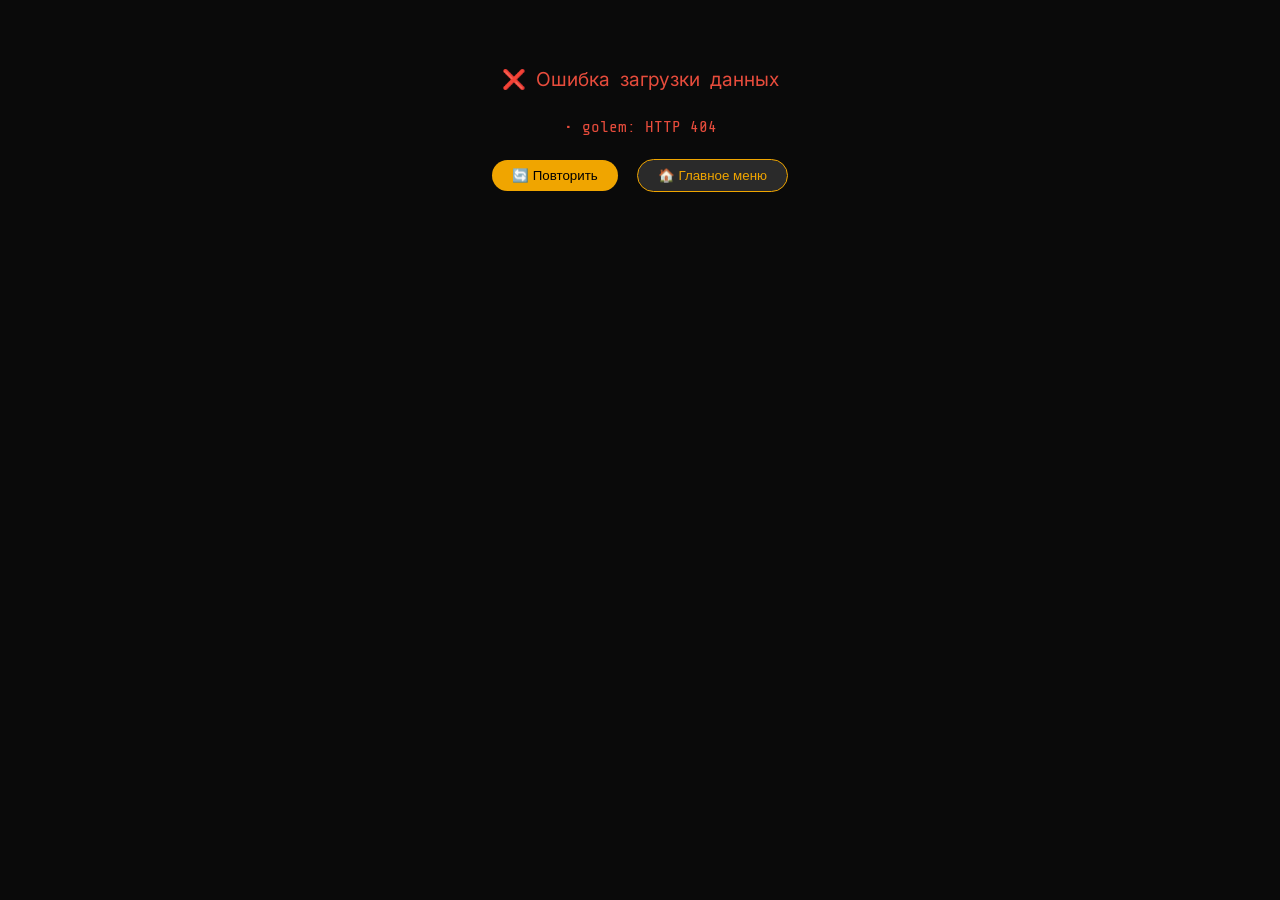
==== commit 65cc6f34: "Add files via upload" ====
--- a/character.html
+++ b/character.html
@@ -24,21 +24,20 @@
     const LEVEL_MAX_SKILL = {1:6,2:7,3:7,4:8,5:8,6:9,7:9,8:10,9:10,10:10};
     const LEVELS_WITH_SPEC = [3,6,9];
     
-    // ======================== ПРАВИЛА ИМПЛАНТАТОВ ПО РАСАМ ========================
     const IMPLANT_RULES = {
         human: { allowed: true, alienation_multiplier: 1, price_multiplier: 1, note: "Полное отчуждение" },
         mutant: { allowed: true, alienation_multiplier: 1, price_multiplier: 1, note: "Полное отчуждение" },
         glitch_mutant: { allowed: true, alienation_multiplier: 1, price_multiplier: 1, note: "Полное отчуждение" },
         crystalkin: { allowed: false, alienation_multiplier: 0, price_multiplier: 0, note: "Кристаллическая структура несовместима" },
-        beastkin: { allowed: true, alienation_multiplier: 1, price_multiplier: 1.1, note: "+10% к цене (адаптация под физиологию)" },
-        golem: { allowed: false, alienation_multiplier: 0, price_multiplier: 0, note: "Использует апгрейды (отдельная система)" },
+        beastkin: { allowed: true, alienation_multiplier: 1, price_multiplier: 1.1, note: "+10% к цене" },
+        golem: { allowed: false, alienation_multiplier: 0, price_multiplier: 0, note: "Использует апгрейды" },
         homunculus: { allowed: true, alienation_multiplier: 1, price_multiplier: 1, note: "Полное отчуждение" },
-        ai: { allowed: false, alienation_multiplier: 0, price_multiplier: 0, note: "Использует апгрейды тела-носителя" },
-        fused: { allowed: true, alienation_multiplier: 0.5, price_multiplier: 1, note: "Нельзя: нейро-имплантаты, процессоры. Можно: подкожная броня, фильтры, конечности" }
-    };
-    
-    // Запрещённые слоты для Сплавленных
+        ai: { allowed: false, alienation_multiplier: 0, price_multiplier: 0, note: "Использует апгрейды" },
+        fused: { allowed: true, alienation_multiplier: 0.5, price_multiplier: 1, note: "Только механика" }
+    };
+    
     const FUSED_FORBIDDEN_SLOTS = ["Голова"];
+    let GOLEM_DATA = null;
     
     async function loadJSON(url, name) {
         try {
@@ -65,7 +64,8 @@
             loadJSON('data/backgrounds.json', 'backgrounds'),
             loadJSON('data/contacts.json', 'contacts'),
             loadJSON('data/equipment.json', 'equipment'),
-            loadJSON('data/implants.json', 'implants')
+            loadJSON('data/implants.json', 'implants'),
+            loadJSON('data/golem.json', 'golem')
         ]);
         
         if (errors.length > 0) {
@@ -86,6 +86,17 @@
         window.ARMOR_DATA = loadedData.armor.armor || loadedData.armor;
         window.BACKGROUNDS_DATA = loadedData.backgrounds.backgrounds || loadedData.backgrounds;
         window.CONTACTS_DATA = loadedData.contacts.contacts || loadedData.contacts;
+        
+        if (loadedData.golem && loadedData.golem.golem_upgrades) {
+            GOLEM_DATA = loadedData.golem;
+            console.log('✅ GOLEM_DATA загружен, слотов:', Object.keys(GOLEM_DATA.golem_upgrades.slots).length);
+        } else if (loadedData.golem) {
+            GOLEM_DATA = { golem_upgrades: loadedData.golem };
+            console.log('⚠️ GOLEM_DATA обёрнут');
+        } else {
+            GOLEM_DATA = null;
+        }
+        window.GOLEM_DATA = GOLEM_DATA;
         
         const implantsJson = loadedData.implants;
         if (implantsJson && implantsJson.implants && implantsJson.implants.items) {
@@ -123,50 +134,7 @@
     let rollResult = null;
     let rollHistory = [];
     
-    // ======================== ФУНКЦИИ ДЛЯ ПРОВЕРКИ ИМПЛАНТОВ ========================
-    function canUseImplants() {
-        const rules = IMPLANT_RULES[character.race];
-        return rules ? rules.allowed : true;
-    }
-    
-    function getImplantPriceMultiplier() {
-        const rules = IMPLANT_RULES[character.race];
-        return rules ? rules.price_multiplier : 1;
-    }
-    
-    function getImplantAlienationMultiplier() {
-        const rules = IMPLANT_RULES[character.race];
-        return rules ? rules.alienation_multiplier : 1;
-    }
-    
-    function isImplantAllowedForRace(implant) {
-        if (!canUseImplants()) return false;
-        
-        // Сплавленные: запрещены нейро-имплантаты
-        if (character.race === 'fused') {
-            if (FUSED_FORBIDDEN_SLOTS.includes(implant.slot)) {
-                return false;
-            }
-            // Также запрещаем процессорные имплантаты по ключевым словам
-            const forbiddenKeywords = ['нейро', 'чип', 'процессор', 'память', 'ускоритель', 'сознание'];
-            if (forbiddenKeywords.some(keyword => implant.name?.toLowerCase().includes(keyword) || implant.effect?.toLowerCase().includes(keyword))) {
-                return false;
-            }
-        }
-        
-        return true;
-    }
-    
-    function getImplantRestrictionNote() {
-        const rules = IMPLANT_RULES[character.race];
-        if (!rules) return null;
-        if (!rules.allowed) return rules.note;
-        if (rules.price_multiplier !== 1) return rules.note;
-        if (character.race === 'fused') return "⚠️ Доступны только механические имплантаты (броня, конечности, фильтры). Нейро-имплантаты запрещены.";
-        return null;
-    }
-    
-    // ======================== ФУНКЦИИ ДЛЯ ПЕРСОНАЖА ========================
+    // ======================== ФУНКЦИИ ПЕРСОНАЖА ========================
     function getClassData() { return CLASSES_DATA.find(c => c.id === character.class); }
     
     function getRaceBonuses() {
@@ -193,6 +161,11 @@
         }
         return bonuses;
     }
+    
+    window.getTotalSkill = function(skill) {
+        const bonuses = getRaceBonuses();
+        return (character.baseSkills[skill] || 0) + (bonuses[skill] || 0);
+    };
     
     function getTotalSkill(skill) {
         const bonuses = getRaceBonuses();
@@ -248,12 +221,16 @@
             if (armorItem) armorSU = armorItem.SU || 0;
         }
         let implantSU = character.implants.reduce((s, i) => s + (i.su_bonus || 0), 0);
+        let golemSU = 0;
+        if (character.race === 'golem' && character.golemUpgrades) {
+            golemSU = character.golemUpgrades.reduce((s, u) => s + (u.su_bonus || 0), 0);
+        }
         if (character.race === 'crystalkin') raceSU = Math.max(raceSU, 2);
         if (character.race === 'fused') {
             if (armorSU > 0) armorSU = 1;
             if (raceSU < 1) raceSU = 1;
         }
-        return base + raceSU + armorSU + implantSU;
+        return base + raceSU + armorSU + implantSU + golemSU;
     }
     
     function calculateMaxHP() {
@@ -264,15 +241,19 @@
             if (lvl === 1) totalHP += (classData?.hp_start_bonus || 0);
             else totalHP += 2 + (classData?.hp_per_level || 2);
         }
+        if (character.race === 'golem' && character.golemUpgrades) {
+            const hpBonus = character.golemUpgrades.reduce((s, u) => s + (u.hp_bonus || 0), 0);
+            totalHP += hpBonus;
+        }
         return totalHP;
     }
     
     function calculateAlienation() {
+        if (character.race === 'golem' || character.race === 'ai') return 0;
         let total = character.implants.reduce((s, i) => s + (i.alienation || 0), 0);
-        const multiplier = getImplantAlienationMultiplier();
+        const multiplier = IMPLANT_RULES[character.race]?.alienation_multiplier || 1;
         total = total * multiplier;
         if (character.race === 'fused') total = Math.ceil(total);
-        if (character.race === 'golem' || character.race === 'ai') return 0;
         return Math.min(total, 100);
     }
     
@@ -304,6 +285,40 @@
         return result;
     }
     
+    function canUseImplants() {
+        const rules = IMPLANT_RULES[character.race];
+        return rules ? rules.allowed : true;
+    }
+    
+    function getImplantPriceMultiplier() {
+        const rules = IMPLANT_RULES[character.race];
+        return rules ? rules.price_multiplier : 1;
+    }
+    
+    function getImplantAlienationMultiplier() {
+        const rules = IMPLANT_RULES[character.race];
+        return rules ? rules.alienation_multiplier : 1;
+    }
+    
+    function isImplantAllowedForRace(implant) {
+        if (!canUseImplants()) return false;
+        if (character.race === 'fused') {
+            if (FUSED_FORBIDDEN_SLOTS.includes(implant.slot)) return false;
+            const forbiddenKeywords = ['нейро', 'чип', 'процессор', 'память', 'ускоритель', 'сознание'];
+            if (forbiddenKeywords.some(keyword => implant.name?.toLowerCase().includes(keyword))) return false;
+        }
+        return true;
+    }
+    
+    function getImplantRestrictionNote() {
+        const rules = IMPLANT_RULES[character.race];
+        if (!rules) return null;
+        if (!rules.allowed) return rules.note;
+        if (rules.price_multiplier !== 1) return rules.note;
+        if (character.race === 'fused') return "⚠️ Доступны только механические имплантаты";
+        return null;
+    }
+    
     function save() { localStorage.setItem("de_character", JSON.stringify(character)); }
     
     function load() { 
@@ -312,6 +327,7 @@
             try { 
                 const loaded = JSON.parse(s);
                 character = {...character, ...loaded};
+                if (!character.golemUpgrades) character.golemUpgrades = [];
                 if (character.currentHP > character.maxHP) character.currentHP = character.maxHP;
             } catch(e) {} 
         } 
@@ -320,29 +336,103 @@
     
     function canLevelUp() { return character.level < 10 && getRemainingPoints() >= 0; }
     
-    // ======================== ФУНКЦИЯ ДОБАВЛЕНИЯ ИМПЛАНТА С ПРОВЕРКОЙ ========================
+    // ======================== ФУНКЦИИ ДЛЯ АПГРЕЙДОВ ========================
+    window.addGolemUpgrade = function(upgrade) {
+        if (!character || character.race !== 'golem') {
+            alert("Только Кремниевый Голем может использовать апгрейды!");
+            return;
+        }
+        if (!GOLEM_DATA || !GOLEM_DATA.golem_upgrades) {
+            alert("Ошибка: данные апгрейдов не загружены!");
+            return;
+        }
+        if (!upgrade.slot) {
+            alert("Ошибка: апгрейд не имеет слота!");
+            return;
+        }
+        
+        const slots = GOLEM_DATA.golem_upgrades.slots;
+        const slotInfo = slots?.[upgrade.slot];
+        
+        if (slotInfo && slotInfo.max !== "Особые правила") {
+            const currentCount = (character.golemUpgrades || []).filter(u => u.slot === upgrade.slot).length;
+            if (currentCount >= slotInfo.max) {
+                alert(`Слот "${slotInfo.name}" заполнен (макс. ${slotInfo.max})`);
+                return;
+            }
+        }
+        
+        const price = typeof upgrade.price === 'number' ? upgrade.price : 0;
+        if (price > 0 && character.currency < price) {
+            alert(`Недостаточно средств! Нужно ${price} Вт`);
+            return;
+        }
+        
+        if (upgrade.tech_dc) {
+            const techSkill = getTotalSkill('TECH');
+            if (techSkill < upgrade.tech_dc) {
+                if (!confirm(`⚠️ TECH навык (${techSkill}) ниже требуемого (${upgrade.tech_dc}). Продолжить?`)) {
+                    return;
+                }
+            }
+        }
+        
+        if (price > 0) character.currency -= price;
+        
+        if (!character.golemUpgrades) character.golemUpgrades = [];
+        const newUpgrade = {
+            ...upgrade,
+            installedId: Date.now() + Math.random(),
+            installedAt: new Date().toISOString()
+        };
+        
+        character.golemUpgrades.push(newUpgrade);
+        character.maxHP = calculateMaxHP();
+        if (character.currentHP > character.maxHP) character.currentHP = character.maxHP;
+        save();
+        render();
+        alert(`✅ Установлен апгрейд: ${upgrade.name}`);
+    };
+    
+    window.removeGolemUpgrade = function(index) {
+        if (!character.golemUpgrades || index < 0 || index >= character.golemUpgrades.length) return;
+        const upgrade = character.golemUpgrades[index];
+        if (confirm(`Демонтировать "${upgrade.name}"?`)) {
+            character.golemUpgrades.splice(index, 1);
+            character.maxHP = calculateMaxHP();
+            save();
+            render();
+            alert(`🔧 Апгрейд демонтирован`);
+        }
+    };
+    
+    window.installGolemUpgradeFromSelect = function(button) {
+        const select = button.previousElementSibling;
+        if (!select?.value) {
+            alert("Выберите апгрейд для установки");
+            return;
+        }
+        const upgrade = JSON.parse(select.value);
+        window.addGolemUpgrade(upgrade);
+        select.value = "";
+    };
+    
+    // ======================== ФУНКЦИИ ДЛЯ ИМПЛАНТОВ ========================
     function addImplantWithCheck(implant) {
         if (!canUseImplants()) {
-            alert(`Раса ${RACES_DATA.find(r => r.id === character.race)?.name || character.race} не может использовать имплантаты!\n${getImplantRestrictionNote()}`);
+            alert(`Раса ${RACES_DATA.find(r => r.id === character.race)?.name || character.race} не может использовать имплантаты!`);
             return false;
         }
-        
         if (!isImplantAllowedForRace(implant)) {
-            if (character.race === 'fused') {
-                alert(`Сплавленные не могут использовать нейро-имплантаты и процессоры!\nРазрешены только механические имплантаты (броня, конечности, фильтры).`);
-            } else {
-                alert(`Имплантат "${implant.name}" недоступен для вашей расы.`);
-            }
+            alert(`Имплантат "${implant.name}" недоступен для вашей расы.`);
             return false;
         }
         
         let slot = implant.slot;
         if (slot === "Рука") {
-            const side = confirm("Установить в правую руку? (OK — правая, Отмена — левая)");
-            slot = side ? "Рука правая" : "Рука левая";
+            slot = confirm("Установить в правую руку?") ? "Рука правая" : "Рука левая";
         } else if (slot === "Нога") {
-            const side = confirm("Установить в правую ногу? (OK — правая, Отмена — левая)");
-            slot = side ? "Нога правая" : "Нога левая";
+            slot = confirm("Установить в правую ногу?") ? "Нога правая" : "Нога левая";
         }
         
         const SLOT_LIMITS = {Голова:2,Глаза:2,"Рука правая":1,"Рука левая":1,"Нога правая":1,"Нога левая":1,Торс:2,Экзотика:1};
@@ -354,20 +444,14 @@
             return false; 
         }
         
-        // Применяем множитель цены для звериных
-        const priceMultiplier = getImplantPriceMultiplier();
-        const finalPrice = Math.ceil(implant.price * priceMultiplier);
-        
+        const finalPrice = Math.ceil(implant.price * getImplantPriceMultiplier());
         if (character.currency < finalPrice && implant.price > 0) {
-            alert(`Недостаточно средств! Нужно ${finalPrice} Вт (${priceMultiplier > 1 ? `+${Math.round((priceMultiplier-1)*100)}% для звериных` : ''})`);
+            alert(`Недостаточно средств! Нужно ${finalPrice} Вт`);
             return false;
         }
         
-        if (implant.price > 0) {
-            character.currency -= finalPrice;
-        }
-        
-        character.implants.push({...implant, equippedSlot: slot, finalPrice: finalPrice});
+        if (implant.price > 0) character.currency -= finalPrice;
+        character.implants.push({...implant, equippedSlot: slot, finalPrice});
         save();
         render();
         return true;
@@ -396,7 +480,6 @@
             character.selectedSkills.push(skill);
         } else {
             alert(`Максимум выбранных навыков: ${maxSelections}`);
-            return;
         }
         render();
     };
@@ -408,10 +491,11 @@
         character.selectedSkills = []; 
         character.baseSkills = {BS:0,WS:0,STR:0,T:0,AG:0,INT:0,PER:0,INF:0,TECH:0,NET:0,KNW:0,SURV:0}; 
         character.spentPoints = 0; 
-        // При смене расы очищаем имплантаты, если новая раса их не поддерживает
-        if (!canUseImplants()) {
-            character.implants = [];
-        }
+        if (!canUseImplants()) character.implants = [];
+        if (r !== 'golem') character.golemUpgrades = [];
+        character.maxHP = calculateMaxHP();
+        character.currentHP = character.maxHP;
+        if (r === 'golem') activeTab = 'golem_upgrades';
         render(); 
     };
     
@@ -470,12 +554,9 @@
         character.currentHP = character.maxHP;
         character.levelHistory.unshift({level: character.level, action: `Повышение до ${character.level} уровня`, date: new Date().toLocaleString()});
         if (LEVELS_WITH_SPEC.includes(character.level) && getClassData()?.specializations) {
-            const availableSpecs = getClassData().specializations.map(s => s.name);
-            const newSpecs = availableSpecs.filter(s => !character.specializations.includes(s));
-            if (newSpecs.length > 0) alert(`Вы достигли ${character.level} уровня! Вы можете выбрать специализацию: ${newSpecs.join(", ")}`);
-        }
-        const newAbilities = getClassData()?.abilities.filter(ab => ab.level === character.level) || [];
-        if (newAbilities.length > 0) alert(`Новая способность: ${newAbilities.map(ab => ab.name).join(", ")}`);
+            const newSpecs = getClassData().specializations.map(s => s.name).filter(s => !character.specializations.includes(s));
+            if (newSpecs.length) alert(`Вы достигли ${character.level} уровня! Доступны специализации: ${newSpecs.join(", ")}`);
+        }
         save(); render();
         alert(`Уровень повышен до ${character.level}!`);
     };
@@ -523,12 +604,12 @@
         window.addItem({id:"custom_consumable_"+Date.now(), name, effect, price, isCustom:true}, 'consumable');
     };
     
-    window.addSelectedWeapon = () => { const sel = document.getElementById('weaponSelect'); if(sel && sel.value) { window.addItem(JSON.parse(sel.value), 'weapon'); sel.value = ""; } };
-    window.addSelectedArmor = () => { const sel = document.getElementById('armorSelect'); if(sel && sel.value) { window.addItem(JSON.parse(sel.value), 'armor'); sel.value = ""; } };
-    window.addSelectedConsumable = () => { const sel = document.getElementById('consumableSelect'); if(sel && sel.value) { window.addItem(JSON.parse(sel.value), 'consumable'); sel.value = ""; } };
+    window.addSelectedWeapon = () => { const sel = document.getElementById('weaponSelect'); if(sel?.value) { window.addItem(JSON.parse(sel.value), 'weapon'); sel.value = ""; } };
+    window.addSelectedArmor = () => { const sel = document.getElementById('armorSelect'); if(sel?.value) { window.addItem(JSON.parse(sel.value), 'armor'); sel.value = ""; } };
+    window.addSelectedConsumable = () => { const sel = document.getElementById('consumableSelect'); if(sel?.value) { window.addItem(JSON.parse(sel.value), 'consumable'); sel.value = ""; } };
     window.addImplantFromSelect = () => { 
         const sel = document.getElementById('implantSelect'); 
-        if(sel && sel.value) { 
+        if(sel?.value) { 
             window.addImplant(JSON.parse(sel.value)); 
             sel.value = ""; 
         } 
@@ -556,7 +637,6 @@
         }
         
         if (price > 0) character.currency -= finalPrice;
-        
         window.addImplant({id:"custom_"+Date.now(), name, slot, alienation, price: price, su_bonus: 0, effect: "Кастомный имплантат", isCustom: true});
     };
     
@@ -577,6 +657,7 @@
             reader.onload = (ev) => { 
                 try { 
                     character = JSON.parse(ev.target.result); 
+                    if (!character.golemUpgrades) character.golemUpgrades = [];
                     save(); render(); 
                     alert("Импорт успешен!"); 
                 } catch(e) { alert("Ошибка импорта"); } 
@@ -596,7 +677,7 @@
                 spentPoints: 0,
                 currentHP: 10, maxHP: 10,
                 equippedArmor: null, equippedWeapon: null,
-                implants: [], inventory: [],
+                implants: [], golemUpgrades: [], inventory: [],
                 background: null, contact: null, conditions: [], levelHistory: [],
                 currency: 200
             }; 
@@ -604,8 +685,8 @@
         } 
     };
     
-    // ======================== ФУНКЦИИ РЕНДЕРА ВКЛАДОК ========================
-    function renderRaceTab(raceData, SKILLS_LIST, SKILL_NAMES) {
+    // ======================== РЕНДЕР ВКЛАДОК ========================
+    function renderRaceTab() {
         let html = `<h3>🌍 Выбор расы</h3><div class="grid-2">`;
         RACES_DATA.forEach(race => {
             const implantRule = IMPLANT_RULES[race.id];
@@ -618,6 +699,7 @@
         });
         html += `</div>`;
         
+        const raceData = RACES_DATA.find(r => r.id === character.race);
         if (character.race === "mutant" && raceData?.origins) {
             html += `<h3>Происхождение мутанта</h3><div class="grid-2">`;
             raceData.origins.forEach(o => {
@@ -636,6 +718,8 @@
         
         if (character.race === "human") {
             html += `<h3>Выберите 3 навыка для +1</h3><div class="grid-2">`;
+            const SKILLS_LIST = ["BS","WS","STR","T","AG","INT","PER","INF","TECH","NET","KNW","SURV"];
+            const SKILL_NAMES = {BS:"Стрельба",WS:"Ближний бой",STR:"Сила",T:"Выносливость",AG:"Ловкость",INT:"Интеллект",PER:"Восприятие",INF:"Влияние",TECH:"Техника",NET:"Сеть",KNW:"Знания",SURV:"Выживание"};
             SKILLS_LIST.forEach(s => {
                 const isSelected = character.selectedSkills?.includes(s);
                 html += `<div class="class-card ${isSelected ? 'selected' : ''}" onclick="toggleSkillSelection('${s}')"><h4>${SKILL_NAMES[s]} (${s})</h4></div>`;
@@ -643,35 +727,16 @@
             html += `</div>`;
         }
         
-        if (character.race && (character.race === "mutant" || character.race === "homunculus" || character.race === "fused") && raceData?.bonus_choice && character.selectedSkills.length === 0) {
-            html += `<h3>Выберите +1 к навыку</h3><div class="grid-2">`;
-            raceData.bonus_choice.options.forEach(opt => {
-                const isSelected = character.selectedSkills?.includes(opt);
-                html += `<div class="class-card ${isSelected ? 'selected' : ''}" onclick="toggleSkillSelection('${opt}')"><h4>${SKILL_NAMES[opt]} (${opt})</h4></div>`;
-            });
-            html += `</div>`;
-        }
-        
-        // Бонусы расы
-        const raceBonuses = getRaceBonuses();
-        if (Object.keys(raceBonuses).length > 0) {
-            html += `<div style="margin-top:16px; padding:12px; background:#1a1a1a; border-radius:8px;">
-                <strong>🎯 Бонусы расы:</strong><br>
-                ${Object.entries(raceBonuses).map(([sk, val]) => `${SKILL_NAMES[sk]} +${val}`).join(', ')}
-            </div>`;
-        }
-        
         return html;
     }
     
     function renderSkillsTab() {
         const maxForLevel = getMaxSkillForLevel();
         const remainingPoints = getRemainingPoints();
+        const SKILL_NAMES = {BS:"Стрельба",WS:"Ближний бой",STR:"Сила",T:"Выносливость",AG:"Ловкость",INT:"Интеллект",PER:"Восприятие",INF:"Влияние",TECH:"Техника",NET:"Сеть",KNW:"Знания",SURV:"Выживание"};
         
         let html = `<div class="points-left">🎯 Очки навыков: ${remainingPoints} осталось | Макс. навык: ${maxForLevel}</div>
                     <div class="skills-grid">`;
-        
-        const SKILL_NAMES = {BS:"Стрельба",WS:"Ближний бой",STR:"Сила",T:"Выносливость",AG:"Ловкость",INT:"Интеллект",PER:"Восприятие",INF:"Влияние",TECH:"Техника",NET:"Сеть",KNW:"Знания",SURV:"Выживание"};
         
         for (let [sk, name] of Object.entries(SKILL_NAMES)) {
             const total = getTotalSkill(sk);
@@ -704,8 +769,9 @@
     }
     
     function renderAbilitiesTab() {
-        const classData = CLASSES_DATA.find(c => c.id === character.class);
+        const classData = getClassData();
         const availableAbilities = getAvailableAbilities();
+        const specAbilities = getAvailableSpecAbilities();
         
         let html = `<h3>⚡ Способности класса (доступны с ${character.level} уровня)</h3>`;
         
@@ -724,7 +790,7 @@
             html += `<div class="ability-card locked">Нет доступных способностей. Повышайте уровень!</div>`;
         }
         
-        if (classData?.specializations) {
+        if (classData?.specializations && classData.specializations.length > 0) {
             html += `<h3>🎯 Специализации</h3><div>`;
             classData.specializations.forEach(spec => {
                 const isSelected = character.specializations.includes(spec.name);
@@ -733,7 +799,6 @@
             });
             html += `</div>`;
             
-            const specAbilities = getAvailableSpecAbilities();
             if (specAbilities.length > 0) {
                 html += `<h3>⭐ Способности специализаций</h3>`;
                 specAbilities.forEach(ab => {
@@ -750,6 +815,14 @@
     }
     
     function renderImplantsTab() {
+        if (character.race === 'golem') {
+            return `<div style="padding:20px; text-align:center; background:#0f1322; border-radius:16px; border:1px solid #2a2f4e;">
+                <span style="font-size:2rem;">⚙️</span>
+                <p style="margin-top:10px;"><strong>Кремниевый Голем не использует имплантаты.</strong></p>
+                <p style="color:#7c88b0;">Перейдите на вкладку <strong style="color:#4effdc;">«Апгрейды»</strong> для улучшения механических компонентов.</p>
+            </div>`;
+        }
+        
         const SLOT_LIMITS = {Голова:2,Глаза:2,"Рука правая":1,"Рука левая":1,"Нога правая":1,"Нога левая":1,Торс:2,Экзотика:1};
         const implantsBySlot = {Голова:[],Глаза:[],"Рука правая":[],"Рука левая":[],"Нога правая":[],"Нога левая":[],Торс:[],Экзотика:[]};
         
@@ -765,66 +838,130 @@
         const restrictionNote = getImplantRestrictionNote();
         const priceMultiplier = getImplantPriceMultiplier();
         
-        let html = `<h3>🦾 Имплантаты (Отчуждение: ${alienation}%)</h3>
-        <div class="alienation-container">
-            <div class="alienation-bar"><div class="alienation-fill" style="width:${alienation}%; background:${alienation>90?'#e74c3c':alienation>70?'#e74c3c':alienation>50?'#f39c12':alienation>30?'#f39c12':alienation>15?'#2ecc71':'#2ecc71'}"></div></div>
-            <div class="alienation-stage">📊 ${alienStage.stage}: ${alienStage.effect}</div>
-        </div>`;
+        let html = `
+            <div style="display: flex; justify-content: space-between; align-items: center; flex-wrap: wrap; gap: 12px; margin-bottom: 20px;">
+                <h3 style="margin: 0;">🦾 Имплантаты</h3>
+                <div style="background: #1a1a2a; padding: 8px 16px; border-radius: 12px; font-size: 0.85rem;">
+                    🔄 Отчуждение: ${alienation}% | 📊 ${alienStage.stage}
+                </div>
+            </div>
+            <div class="alienation-container" style="margin-bottom: 20px;">
+                <div style="background: #2a2a3a; height: 8px; border-radius: 4px; overflow: hidden;">
+                    <div style="width:${alienation}%; height:100%; background:${alienation>90?'#e74c3c':alienation>70?'#e74c3c':alienation>50?'#f39c12':alienation>30?'#f39c12':alienation>15?'#2ecc71':'#2ecc71'}; border-radius:4px;"></div>
+                </div>
+                <div style="font-size: 0.75rem; color: #7c88b0; margin-top: 6px;">${alienStage.effect}</div>
+            </div>
+        `;
         
         if (!canUse) {
-            html += `<div style="background:#2a1f0f; padding:12px; border-radius:8px; margin-bottom:16px; border-left:3px solid #e74c3c;">
+            html += `<div style="background:#2a1f0f; padding:12px; border-radius:12px; margin-bottom:16px; border-left:3px solid #e74c3c;">
                 ⚠️ Ваша раса не может использовать имплантаты!<br>
-                <small>${restrictionNote || 'Имплантаты недоступны'}</small>
+                <small style="color:#888;">${restrictionNote || 'Имплантаты недоступны'}</small>
             </div>`;
         } else if (priceMultiplier !== 1) {
-            html += `<div style="background:#2a1f0f; padding:8px; border-radius:8px; margin-bottom:16px; border-left:3px solid #f0a500;">
+            html += `<div style="background:#2a1f0f; padding:12px; border-radius:12px; margin-bottom:16px; border-left:3px solid #f0a500;">
                 ⚠️ ${restrictionNote || `Цена имплантатов увеличена на ${Math.round((priceMultiplier-1)*100)}%`}
             </div>`;
         }
         
         if (character.race === 'fused' && canUse) {
-            html += `<div style="background:#1a2a1a; padding:8px; border-radius:8px; margin-bottom:16px; border-left:3px solid #2ecc71;">
+            html += `<div style="background:#1a2a1a; padding:12px; border-radius:12px; margin-bottom:16px; border-left:3px solid #2ecc71;">
                 🔧 Сплавленные: доступны только механические имплантаты (броня, конечности, фильтры). Нейро-имплантаты запрещены.
             </div>`;
         }
         
-        html += `<div class="human-body"><svg class="body-svg" viewBox="0 0 200 300" style="width:180px;">
-            <rect x="75" y="10" width="50" height="50" rx="10" class="body-slot ${implantsBySlot.Голова.length ? 'has-implant' : ''}"/>
-            <text x="100" y="40" text-anchor="middle" fill="#888" font-size="8">Голова</text>
-            <circle cx="60" cy="80" r="15" class="body-slot ${implantsBySlot.Глаза.length ? 'has-implant' : ''}"/>
-            <circle cx="140" cy="80" r="15" class="body-slot ${implantsBySlot.Глаза.length ? 'has-implant' : ''}"/>
-            <rect x="70" y="100" width="60" height="80" rx="10" class="body-slot ${implantsBySlot.Торс.length ? 'has-implant' : ''}"/>
-            <rect x="30" y="110" width="30" height="60" rx="5" class="body-slot ${implantsBySlot["Рука правая"].length ? 'has-implant' : ''}"/>
-            <rect x="140" y="110" width="30" height="60" rx="5" class="body-slot ${implantsBySlot["Рука левая"].length ? 'has-implant' : ''}"/>
-            <rect x="30" y="190" width="30" height="60" rx="5" class="body-slot ${implantsBySlot["Нога правая"].length ? 'has-implant' : ''}"/>
-            <rect x="140" y="190" width="30" height="60" rx="5" class="body-slot ${implantsBySlot["Нога левая"].length ? 'has-implant' : ''}"/>
-            <rect x="85" y="260" width="30" height="20" rx="5" class="body-slot ${implantsBySlot.Экзотика.length ? 'has-implant' : ''}"/>
-            <text x="100" y="275" text-anchor="middle" fill="#888" font-size="6">Экзотика</text>
-        </svg></div>
-        <div class="body-parts">`;
+        html += `<div style="display: flex; flex-direction: column; gap: 16px;">`;
         
         for (let [slot, limit] of Object.entries(SLOT_LIMITS)) {
             const implantsList = implantsBySlot[slot] || [];
-            html += `<div class="body-part"><h4>${slot}</h4><div class="slot-limit">${implantsList.length}/${limit}</div><div class="implants-in-slot">`;
-            implantsList.forEach(imp => {
-                const finalPrice = imp.finalPrice || imp.price;
-                html += `<div class="implant-badge"><strong>${imp.name}</strong> (${imp.alienation || 0}%, ${finalPrice || imp.price} Вт)<button class="remove-imp" onclick="removeImplant(${imp.idx})">✖</button></div>`;
-            });
-            html += `</div></div>`;
-        }
-        
-        html += `</div>
-        <select id="implantSelect" onchange="addImplantFromSelect()" ${!canUse ? 'disabled style="opacity:0.5;"' : ''}>
-            <option value="">— Добавить имплантат —</option>
-            ${(IMPLANTS_DATA || []).map(i => {
-                const isAvailable = !character.race || isImplantAllowedForRace(i);
-                const finalPrice = Math.ceil(i.price * priceMultiplier);
-                return `<option value='${JSON.stringify(i)}' ${!isAvailable ? 'disabled style="opacity:0.3;"' : ''}>${i.name} (${i.slot}, ${i.alienation || 0}% отч., ${finalPrice} Вт)${!isAvailable ? ' — НЕДОСТУПЕН' : ''}</option>`;
-            }).join('')}
-        </select>
-        <button class="btn-secondary" onclick="addCustomImplant()" ${!canUse ? 'disabled style="opacity:0.5;"' : ''}>⚙️ + Кастомный имплантат</button>`;
+            const slotIcon = getSlotIcon(slot);
+            
+            html += `
+                <div style="background:#0f1322; border-radius:16px; padding:16px; border:1px solid #2a2f4e;">
+                    <div style="display:flex; justify-content:space-between; align-items:center; margin-bottom:8px;">
+                        <h4 style="color:#4effdc; margin:0;">${slotIcon} ${slot}</h4>
+                        <span style="font-size:0.75rem; color:#8e9ac0;">${implantsList.length}/${limit}</span>
+                    </div>
+                    <p style="font-size:0.7rem; color:#7c88b0; margin-bottom:12px;">${getSlotDescription(slot)}</p>
+            `;
+            
+            if (implantsList.length === 0) {
+                html += `<div style="color:#5a6380; font-size:0.8rem; padding:12px; text-align:center; background:#1a1e30; border-radius:8px;">— пусто —</div>`;
+            } else {
+                implantsList.forEach(imp => {
+                    const finalPrice = imp.finalPrice || imp.price;
+                    const alienationPercent = imp.alienation || 0;
+                    html += `
+                        <div style="background:#1a1e30; border-radius:8px; padding:10px 12px; margin-bottom:8px; display:flex; justify-content:space-between; align-items:center; flex-wrap:wrap; gap:8px;">
+                            <div style="flex:1;">
+                                <strong style="color:#f0a500;">${imp.name}</strong>
+                                <div style="font-size:0.7rem; color:#bcc6f0;">${imp.effect || 'Описание отсутствует'}</div>
+                                <div style="font-size:0.65rem; color:#7c88b0; margin-top:4px;">
+                                    🔄 +${alienationPercent}% отчуждения | 💰 ${finalPrice || 0} Вт
+                                    ${imp.su_bonus ? ` | 🛡️ +${imp.su_bonus} СУ` : ''}
+                                </div>
+                            </div>
+                            <button onclick="removeImplant(${imp.idx})" style="background:#2a1a1a; border:1px solid #e74c3c; color:#e74c3c; padding:4px 12px; border-radius:20px; cursor:pointer;">✖ Демонтировать</button>
+                        </div>
+                    `;
+                });
+            }
+            
+            html += `</div>`;
+        }
+        
+        html += `</div>`;
+        
+        // Добавление нового имплантата
+        html += `
+            <div style="margin-top: 20px; background:#0f1322; border-radius:16px; padding:16px; border:1px solid #2a2f4e;">
+                <h4 style="color:#4effdc; margin:0 0 12px 0;">📦 Добавить имплантат</h4>
+                <select id="implantSelect" onchange="addImplantFromSelect()" ${!canUse ? 'disabled' : ''} style="width:100%; padding:10px; background:#1a1a2a; border:1px solid #4effdc; border-radius:8px; color:#ccc; margin-bottom:8px;">
+                    <option value="">— выбрать имплантат —</option>
+                    ${(IMPLANTS_DATA || []).map(i => {
+                        const isAvailable = !character.race || isImplantAllowedForRace(i);
+                        const finalPrice = Math.ceil(i.price * priceMultiplier);
+                        const alienationPercent = i.alienation || 0;
+                        return `<option value='${JSON.stringify(i)}' ${!isAvailable ? 'disabled style="opacity:0.4;"' : ''}>
+                            ${i.name} — ${i.slot} | 🔄 +${alienationPercent}% | 💰 ${finalPrice} Вт
+                            ${!isAvailable ? ' (НЕДОСТУПЕН)' : ''}
+                        </option>`;
+                    }).join('')}
+                </select>
+                <button class="btn-secondary" onclick="addCustomImplant()" ${!canUse ? 'disabled' : ''} style="width:100%; background:#4effdc20; border:1px solid #4effdc; color:#4effdc; padding:10px; border-radius:8px; cursor:pointer;">⚙️ + Создать кастомный имплантат</button>
+            </div>
+        `;
         
         return html;
+    }
+    
+    // Вспомогательные функции для иконок и описаний слотов
+    function getSlotIcon(slot) {
+        const icons = {
+            "Голова": "🧠",
+            "Глаза": "👁️",
+            "Рука правая": "🦾",
+            "Рука левая": "🦾",
+            "Нога правая": "🦿",
+            "Нога левая": "🦿",
+            "Торс": "💪",
+            "Экзотика": "✨"
+        };
+        return icons[slot] || "🔧";
+    }
+    
+    function getSlotDescription(slot) {
+        const descriptions = {
+            "Голова": "Нейро-имплантаты, чипы, процессоры",
+            "Глаза": "Оптические имплантаты, сенсоры, HUD",
+            "Рука правая": "Манипуляторы, оружие, протезы",
+            "Рука левая": "Манипуляторы, оружие, протезы",
+            "Нога правая": "Сервоприводы, амортизаторы",
+            "Нога левая": "Сервоприводы, амортизаторы",
+            "Торс": "Органы, броня, фильтры",
+            "Экзотика": "Хвосты, крылья, антенны"
+        };
+        return descriptions[slot] || "Дополнительное улучшение";
     }
     
     function renderGearTab() {
@@ -891,9 +1028,120 @@
             html += `<div class="history-item">Нет записей. Повышайте уровень!</div>`;
         } else {
             character.levelHistory.forEach(entry => {
-                html += `<div class="history-item"><strong>Уровень ${entry.level}</strong><br>${entry.action || ''}<br><small>${entry.date || ''}</small></div>`;
+                html += `<div class="history-item">
+                    <strong>📈 Уровень ${entry.level}</strong><br>
+                    ${entry.action || ''}<br>
+                    <small>${entry.date || ''}</small>
+                </div>`;
             });
         }
+        html += `</div>`;
+        return html;
+    }
+    
+    // ======================== РЕНДЕР ВКЛАДКИ АПГРЕЙДОВ ========================
+    function renderGolemUpgradesTab() {
+        if (!GOLEM_DATA || !GOLEM_DATA.golem_upgrades) {
+            return `<div class="error-message">❌ Данные апгрейдов не загружены. Проверьте файл data/golem.json</div>`;
+        }
+        
+        const upgradesData = GOLEM_DATA.golem_upgrades;
+        const slots = upgradesData.slots;
+        const allUpgrades = upgradesData.upgrades;
+        
+        let totalHp = 0, totalSu = 0, heatDissipation = 3;
+        for (let up of (character.golemUpgrades || [])) {
+            if (up.hp_bonus) totalHp += up.hp_bonus;
+            if (up.su_bonus) totalSu += up.su_bonus;
+            if (up.heat_dissipation) heatDissipation = up.heat_dissipation;
+        }
+        
+        let html = `
+            <h3>⚙️ Апгрейды Кремниевого Голема</h3>
+            <div style="background:#1a1a2a; padding:10px; border-radius:12px; margin-bottom:20px; display:flex; justify-content:space-between; flex-wrap:wrap; gap:10px;">
+                <span>🔥 Сброс тепла: ${heatDissipation}</span>
+                <span>❤️ +${totalHp} ХП</span>
+                <span>🛡️ +${totalSu} СУ</span>
+                <span>💰 ${character.currency} Вт</span>
+            </div>
+            <div style="display:flex; flex-direction:column; gap:16px;">
+        `;
+        
+        for (let [slotKey, slotInfo] of Object.entries(slots)) {
+            if (slotKey === 'extra_arms') continue;
+            
+            const installed = (character.golemUpgrades || []).filter(u => u.slot === slotKey);
+            const maxSlots = slotInfo.max;
+            const isFull = installed.length >= maxSlots && maxSlots !== "Особые правила";
+            
+            let availableUpgrades = [];
+            if (allUpgrades[slotKey] && Array.isArray(allUpgrades[slotKey])) {
+                availableUpgrades = [...allUpgrades[slotKey]];
+            }
+            else if ((slotKey === 'right_arm' || slotKey === 'left_arm') && allUpgrades.arm && Array.isArray(allUpgrades.arm)) {
+                availableUpgrades = [...allUpgrades.arm];
+            }
+            else if ((slotKey === 'right_leg' || slotKey === 'left_leg') && allUpgrades.leg && Array.isArray(allUpgrades.leg)) {
+                availableUpgrades = [...allUpgrades.leg];
+            }
+            
+            html += `
+                <div style="background:#0f1322; border-radius:16px; padding:16px; border:1px solid #2a2f4e;">
+                    <div style="display:flex; justify-content:space-between; margin-bottom:8px;">
+                        <h4 style="color:#4effdc; margin:0;">${slotInfo.name}</h4>
+                        <span>${installed.length}/${maxSlots === "Особые правила" ? "∞" : maxSlots}</span>
+                    </div>
+                    <p style="font-size:0.75rem; color:#888; margin-bottom:12px;">${slotInfo.description}</p>
+            `;
+            
+            for (let i = 0; i < installed.length; i++) {
+                const up = installed[i];
+                const idx = character.golemUpgrades.findIndex(u => u.installedId === up.installedId);
+                html += `
+                    <div style="background:#1a1e30; border-radius:8px; padding:8px 12px; margin-bottom:8px; display:flex; justify-content:space-between; align-items:center;">
+                        <div><strong>${up.name}</strong><br><small>${up.effect || ''}</small></div>
+                        <button onclick="removeGolemUpgrade(${idx})" style="background:#2a1a1a; border:1px solid #e74c3c; color:#e74c3c; padding:4px 12px; border-radius:20px;">✖</button>
+                    </div>
+                `;
+            }
+            
+            if (availableUpgrades.length > 0 && !isFull) {
+                const notInstalled = availableUpgrades.filter(up => !installed.some(i => i.id === up.id));
+                if (notInstalled.length > 0) {
+                    const selectId = `select_${slotKey}_${Date.now()}`;
+                    html += `
+                        <select id="${selectId}" style="width:100%; padding:8px; background:#1a1a2a; border:1px solid #4effdc; border-radius:8px; color:#ccc; margin-top:8px;">
+                            <option value="">— выбрать апгрейд —</option>
+                            ${notInstalled.map(up => {
+                                const priceText = typeof up.price === 'number' ? `${up.price} Вт` : up.price;
+                                return `<option value='${JSON.stringify({...up, slot: slotKey})}'>${up.name} — ${(up.effect || '').substring(0, 40)} (${priceText})</option>`;
+                            }).join('')}
+                        </select>
+                        <button onclick="const sel=document.getElementById('${selectId}'); if(sel.value) addGolemUpgrade(JSON.parse(sel.value)); else alert('Выберите апгрейд')" 
+                            style="margin-top:8px; width:100%; background:#4effdc20; border:1px solid #4effdc; color:#4effdc; padding:8px; border-radius:8px;">🔧 Установить</button>
+                    `;
+                } else {
+                    html += `<div style="color:#888; font-size:0.7rem; margin-top:8px;">✅ Все апгрейды установлены</div>`;
+                }
+            } else if (isFull) {
+                html += `<div style="color:#e74c3c; font-size:0.7rem; margin-top:8px;">⚠️ Слот заполнен (макс. ${maxSlots})</div>`;
+            } else if (availableUpgrades.length === 0) {
+                html += `<div style="color:#888; font-size:0.7rem; margin-top:8px;">📦 Нет доступных апгрейдов</div>`;
+            }
+            
+            html += `</div>`;
+        }
+        
+        if (upgradesData.rules) {
+            html += `
+                <div style="background:#0a0e18; border-left:3px solid #4effdc; padding:12px; margin-top:8px; font-size:0.7rem;">
+                    <strong>📋 Правила:</strong><br>
+                    • ${upgradesData.rules.description}<br>
+                    • Требования: ${(upgradesData.rules.installation?.requirements || []).join(', ')}
+                </div>
+            `;
+        }
+        
         html += `</div>`;
         return html;
     }
@@ -901,36 +1149,27 @@
     // ======================== ОСНОВНОЙ РЕНДЕР ========================
     function render() {
         const app = document.getElementById("app");
+        const isGolem = character.race === 'golem';
         const hpPercent = (character.currentHP / character.maxHP) * 100;
         const su = calculateSU();
         character.maxHP = calculateMaxHP();
         
         const SKILLS_LIST = ["BS","WS","STR","T","AG","INT","PER","INF","TECH","NET","KNW","SURV"];
-        const SKILL_NAMES = {BS:"Стрельба",WS:"Ближний бой",STR:"Сила",T:"Выносливость",AG:"Ловкость",INT:"Интеллект",PER:"Восприятие",INF:"Влияние",TECH:"Техника",NET:"Сеть",KNW:"Знания",SURV:"Выживание"};
-        
-        const raceData = RACES_DATA.find(r => r.id === character.race);
-        
-        let racesHtml = renderRaceTab(raceData, SKILLS_LIST, SKILL_NAMES);
-        let skillsHtml = renderSkillsTab();
-        let classesHtml = renderClassTab();
-        let abilitiesHtml = renderAbilitiesTab();
-        let implantsHtml = renderImplantsTab();
-        let gearHtml = renderGearTab();
-        let historyHtml = renderHistoryTab();
-        
-        // История бросков
-        let historyRollsHtml = `<div class="roll-history"><h4>🎲 История бросков <button class="clear-history-btn" onclick="clearHistory()">Очистить</button></h4><div class="history-list-rolls">`;
-        if (rollHistory.length === 0) historyRollsHtml += `<div class="history-roll-item" style="color:#888;">Нет бросков</div>`;
-        else {
-            rollHistory.forEach(h => {
-                historyRollsHtml += `<div class="history-roll-item ${h.success ? 'history-roll-success' : 'history-roll-fail'}">
-                    ${h.time} — ${h.skill}: ${h.roll} vs ${h.target} → ${h.success ? '✓ УСПЕХ' : '✗ ПРОВАЛ'}
-                </div>`;
-            });
-        }
-        historyRollsHtml += `</div></div>`;
-        
-        const html = `
+        
+        const historyRollsHtml = `
+            <div class="roll-history">
+                <h4>🎲 История бросков <button class="clear-history-btn" onclick="clearHistory()">Очистить</button></h4>
+                <div class="history-list-rolls">
+                    ${rollHistory.length === 0 ? '<div style="color:#888;">Нет бросков</div>' :
+                        rollHistory.map(h => `<div class="history-roll-item ${h.success ? 'history-roll-success' : 'history-roll-fail'}">
+                            ${h.time} — ${h.skill}: ${h.roll} vs ${h.target} → ${h.success ? '✓ УСПЕХ' : '✗ ПРОВАЛ'}
+                        </div>`).join('')
+                    }
+                </div>
+            </div>
+        `;
+        
+        const fullHtml = `
             <div class="header">
                 <div class="logo" onclick="goToMainMenu()">
                     <h1>⚙️ Инженеры Подземелий</h1>
@@ -960,9 +1199,12 @@
                     <div class="hp-manager">
                         <div class="hp-bar"><div class="hp-fill ${hpPercent>50?'green':hpPercent>25?'yellow':'red'}" style="width:${hpPercent}%"></div></div>
                         <div class="hp-controls">
-                            <button class="hp-btn" onclick="modifyHP(-10)">-10</button><button class="hp-btn" onclick="modifyHP(-5)">-5</button>
-                            <button class="hp-btn" onclick="modifyHP(-1)">-1</button><button class="hp-btn" onclick="modifyHP(1)">+1</button>
-                            <button class="hp-btn" onclick="modifyHP(5)">+5</button><button class="hp-btn" onclick="modifyHP(10)">+10</button>
+                            <button class="hp-btn" onclick="modifyHP(-10)">-10</button>
+                            <button class="hp-btn" onclick="modifyHP(-5)">-5</button>
+                            <button class="hp-btn" onclick="modifyHP(-1)">-1</button>
+                            <button class="hp-btn" onclick="modifyHP(1)">+1</button>
+                            <button class="hp-btn" onclick="modifyHP(5)">+5</button>
+                            <button class="hp-btn" onclick="modifyHP(10)">+10</button>
                         </div>
                     </div>
                     <div class="conditions">
@@ -983,21 +1225,28 @@
                         <button class="tab-btn ${activeTab==='skills'?'active':''}" onclick="setTab('skills')">📊 Навыки</button>
                         <button class="tab-btn ${activeTab==='class'?'active':''}" onclick="setTab('class')">🤖 Класс</button>
                         <button class="tab-btn ${activeTab==='abilities'?'active':''}" onclick="setTab('abilities')">⚡ Способности</button>
-                        <button class="tab-btn ${activeTab==='implants'?'active':''}" onclick="setTab('implants')">🦾 Импланты</button>
+                        ${!isGolem ? 
+                            `<button class="tab-btn ${activeTab==='implants'?'active':''}" onclick="setTab('implants')">🦾 Импланты</button>` : 
+                            `<button class="tab-btn ${activeTab==='golem_upgrades'?'active':''}" onclick="setTab('golem_upgrades')">⚙️ Апгрейды</button>`
+                        }
                         <button class="tab-btn ${activeTab==='gear'?'active':''}" onclick="setTab('gear')">🎒 Снаряжение</button>
                         <button class="tab-btn ${activeTab==='history'?'active':''}" onclick="setTab('history')">📜 История</button>
                     </div>
-                    <div id="tab-race" class="tab-content ${activeTab==='race'?'active':''}">${racesHtml}</div>
-                    <div id="tab-skills" class="tab-content ${activeTab==='skills'?'active':''}">${skillsHtml}</div>
-                    <div id="tab-class" class="tab-content ${activeTab==='class'?'active':''}">${classesHtml}</div>
-                    <div id="tab-abilities" class="tab-content ${activeTab==='abilities'?'active':''}">${abilitiesHtml}</div>
-                    <div id="tab-implants" class="tab-content ${activeTab==='implants'?'active':''}">${implantsHtml}</div>
-                    <div id="tab-gear" class="tab-content ${activeTab==='gear'?'active':''}">${gearHtml}</div>
-                    <div id="tab-history" class="tab-content ${activeTab==='history'?'active':''}">${historyHtml}</div>
+                    <div id="tab-race" class="tab-content ${activeTab==='race'?'active':''}">${renderRaceTab()}</div>
+                    <div id="tab-skills" class="tab-content ${activeTab==='skills'?'active':''}">${renderSkillsTab()}</div>
+                    <div id="tab-class" class="tab-content ${activeTab==='class'?'active':''}">${renderClassTab()}</div>
+                    <div id="tab-abilities" class="tab-content ${activeTab==='abilities'?'active':''}">${renderAbilitiesTab()}</div>
+                    ${!isGolem ? 
+                        `<div id="tab-implants" class="tab-content ${activeTab==='implants'?'active':''}">${renderImplantsTab()}</div>` :
+                        `<div id="tab-golem_upgrades" class="tab-content ${activeTab==='golem_upgrades'?'active':''}">${renderGolemUpgradesTab()}</div>`
+                    }
+                    <div id="tab-gear" class="tab-content ${activeTab==='gear'?'active':''}">${renderGearTab()}</div>
+                    <div id="tab-history" class="tab-content ${activeTab==='history'?'active':''}">${renderHistoryTab()}</div>
                 </div>
             </div>
         `;
-        app.innerHTML = html;
+        
+        app.innerHTML = fullHtml;
     }
     
     function startApp() {
@@ -1009,7 +1258,7 @@
             spentPoints: 0,
             currentHP: 10, maxHP: 10,
             equippedArmor: null, equippedWeapon: null,
-            implants: [], inventory: [],
+            implants: [], golemUpgrades: [], inventory: [],
             background: null, contact: null, conditions: [], levelHistory: [],
             currency: 200
         };
